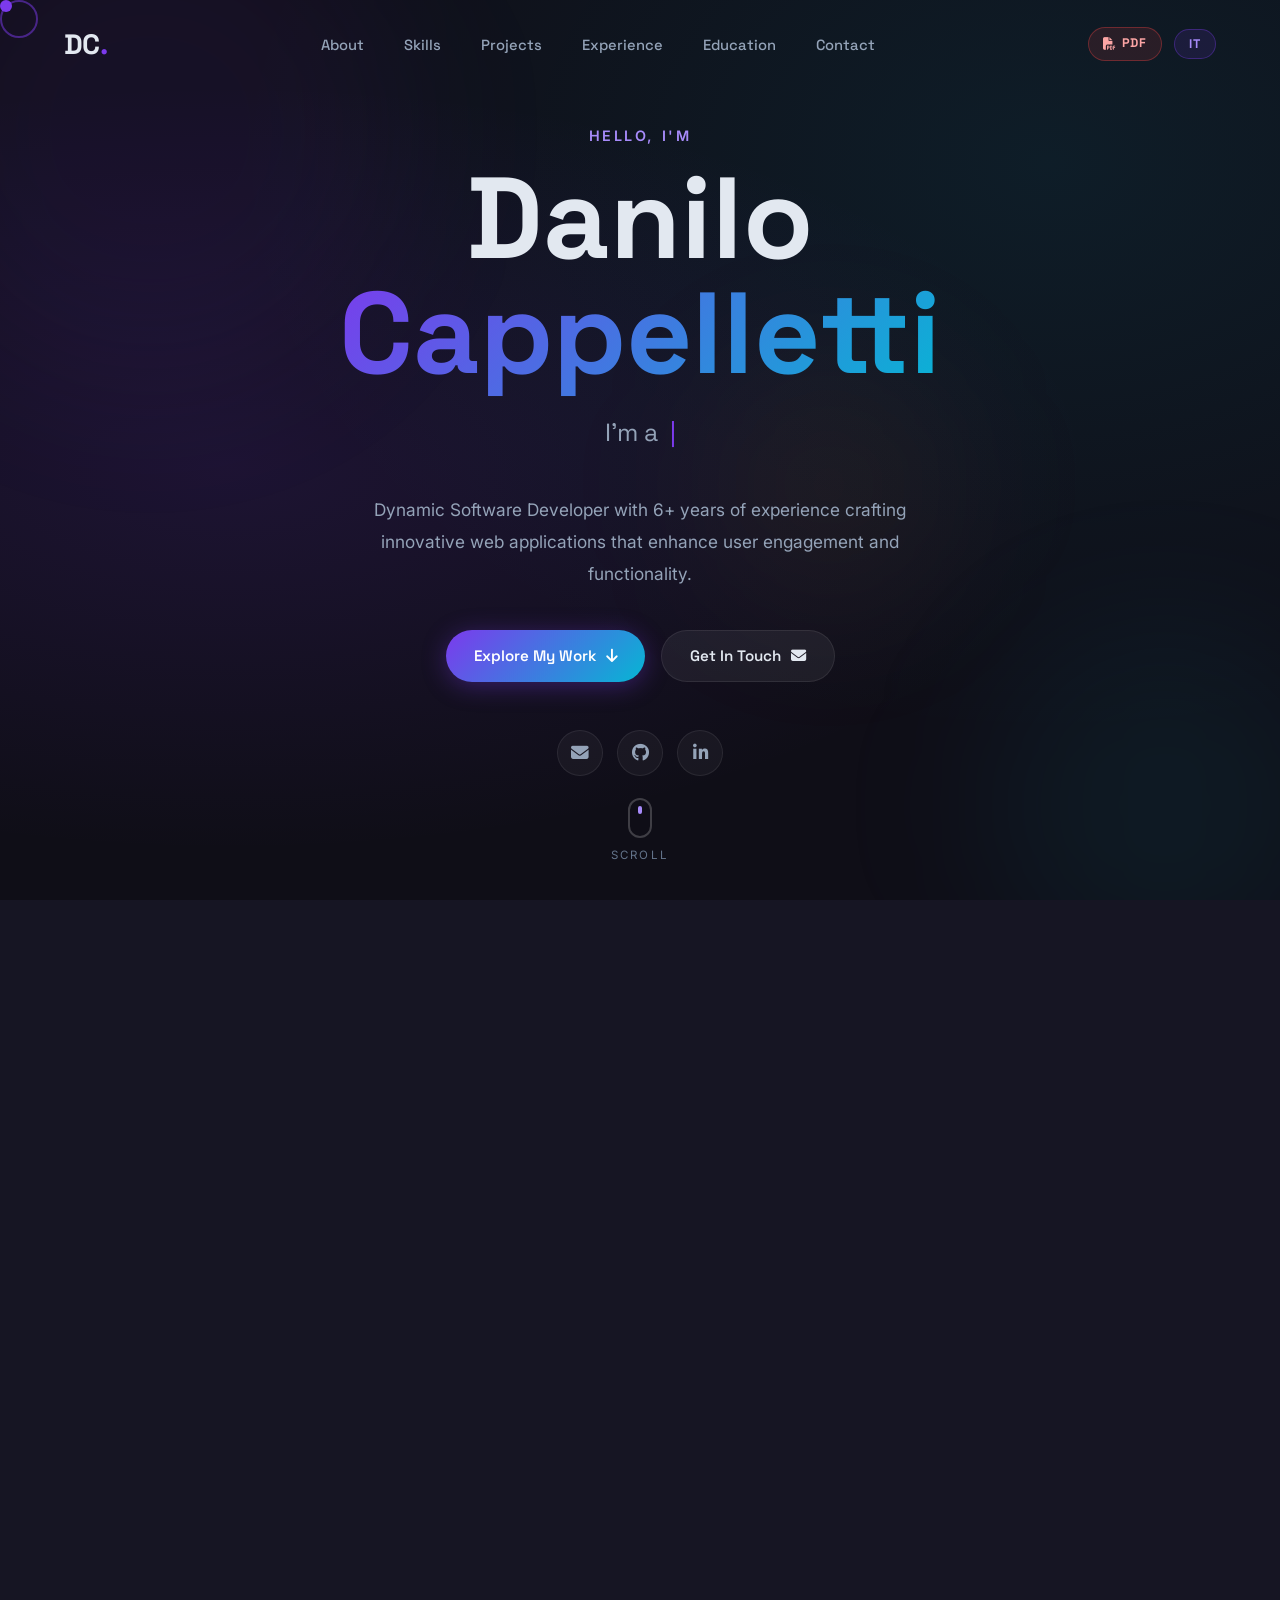
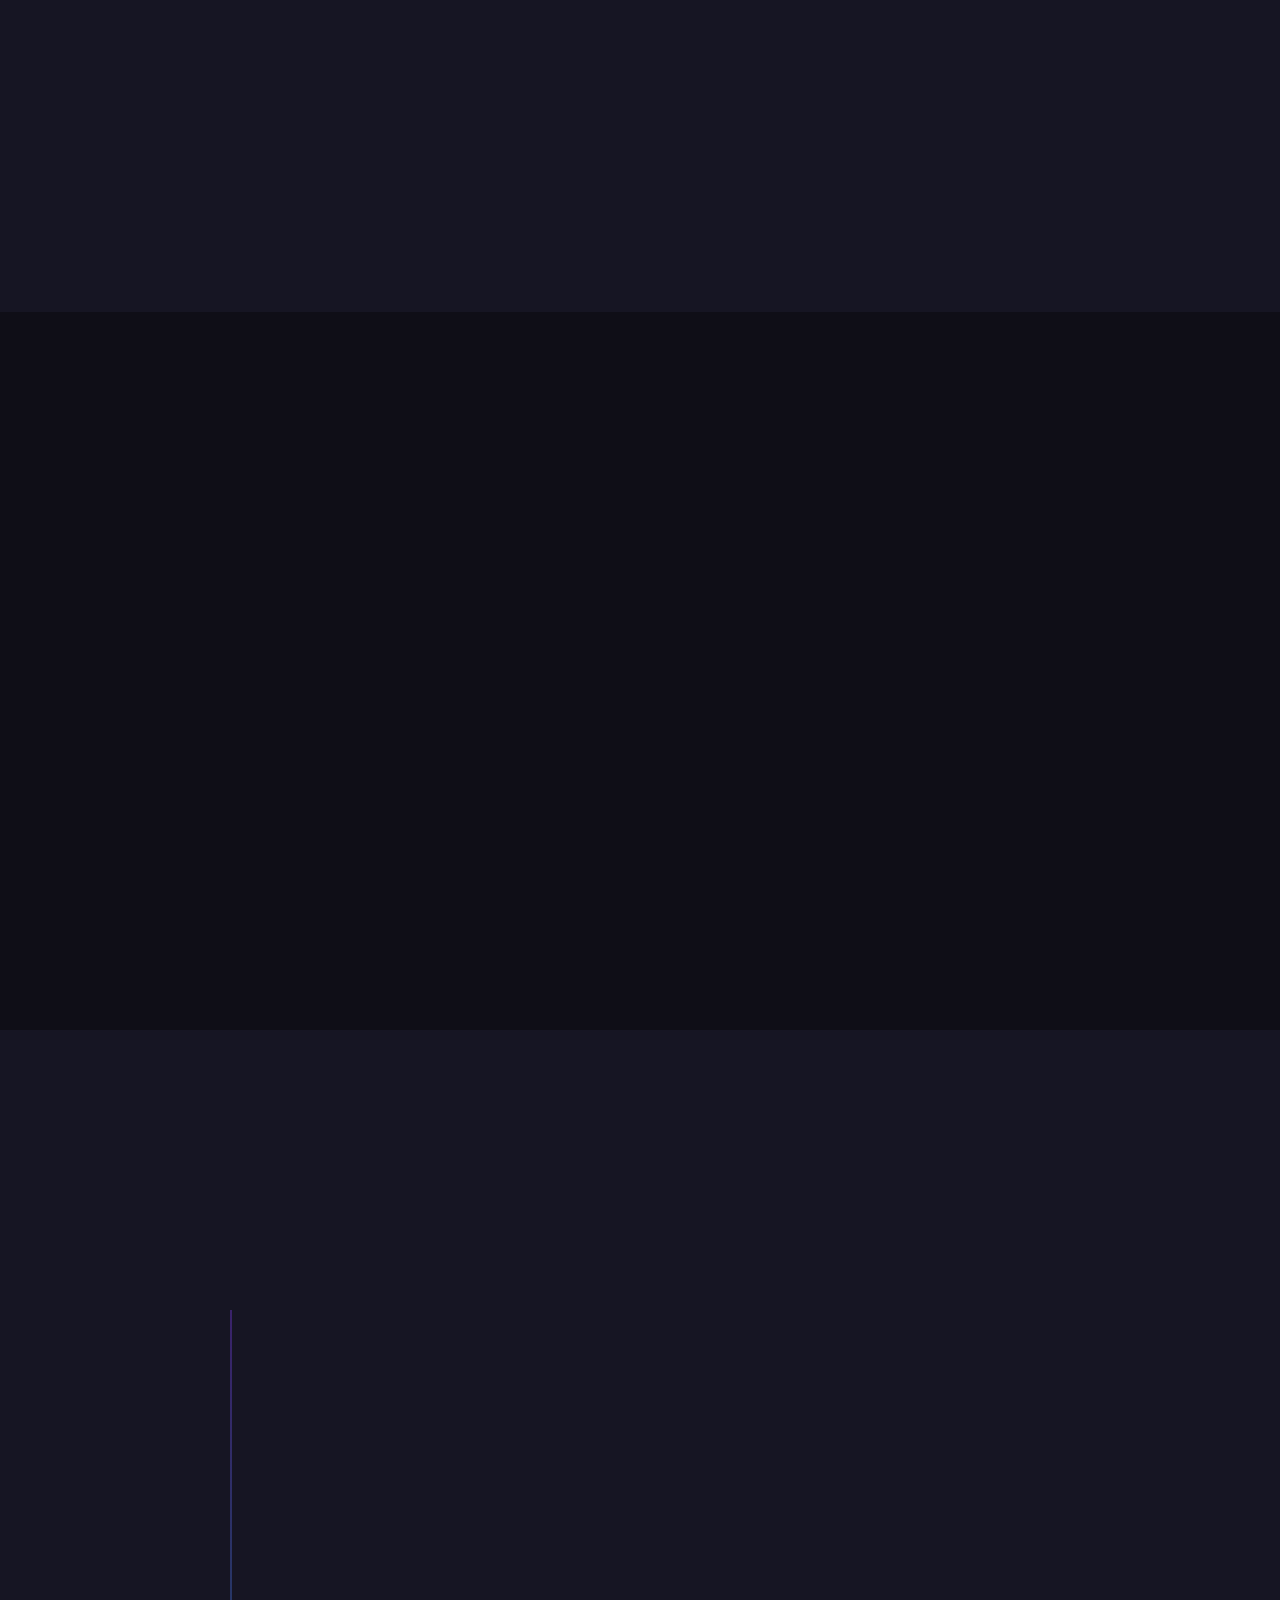
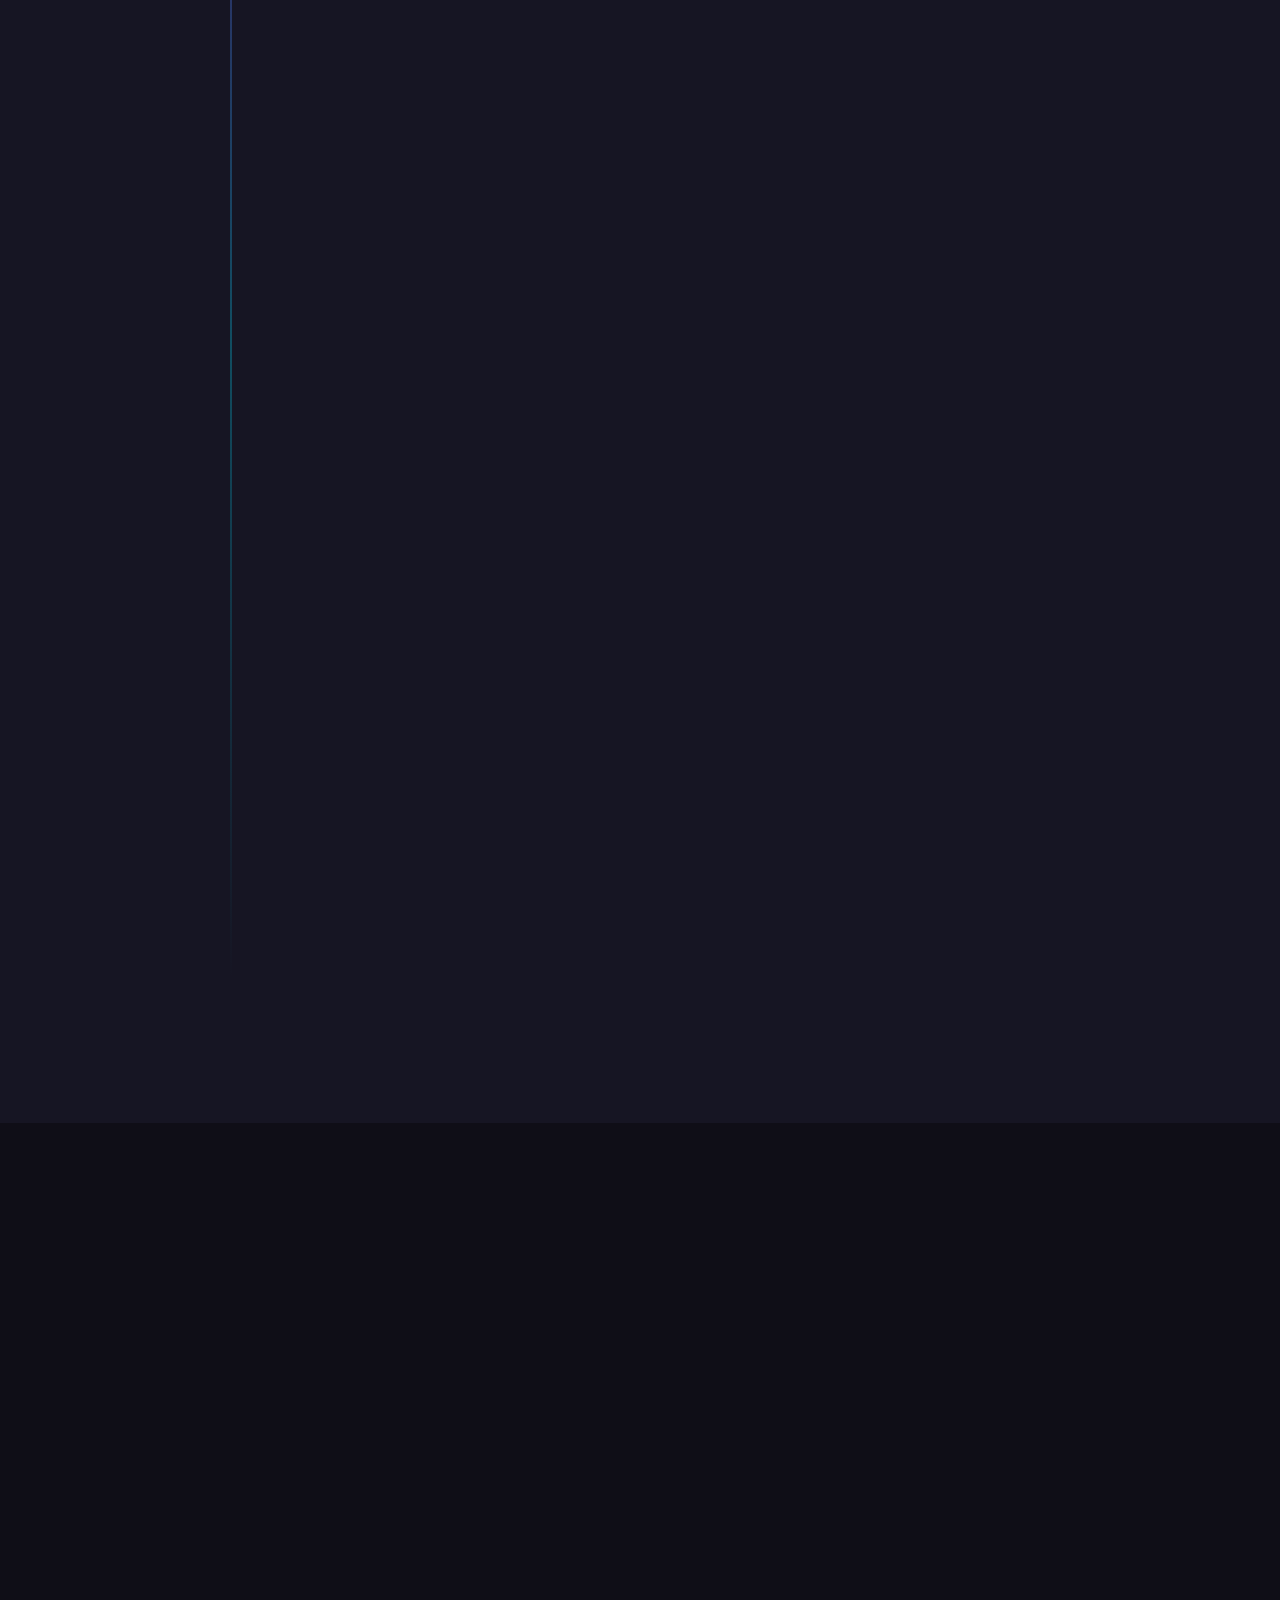
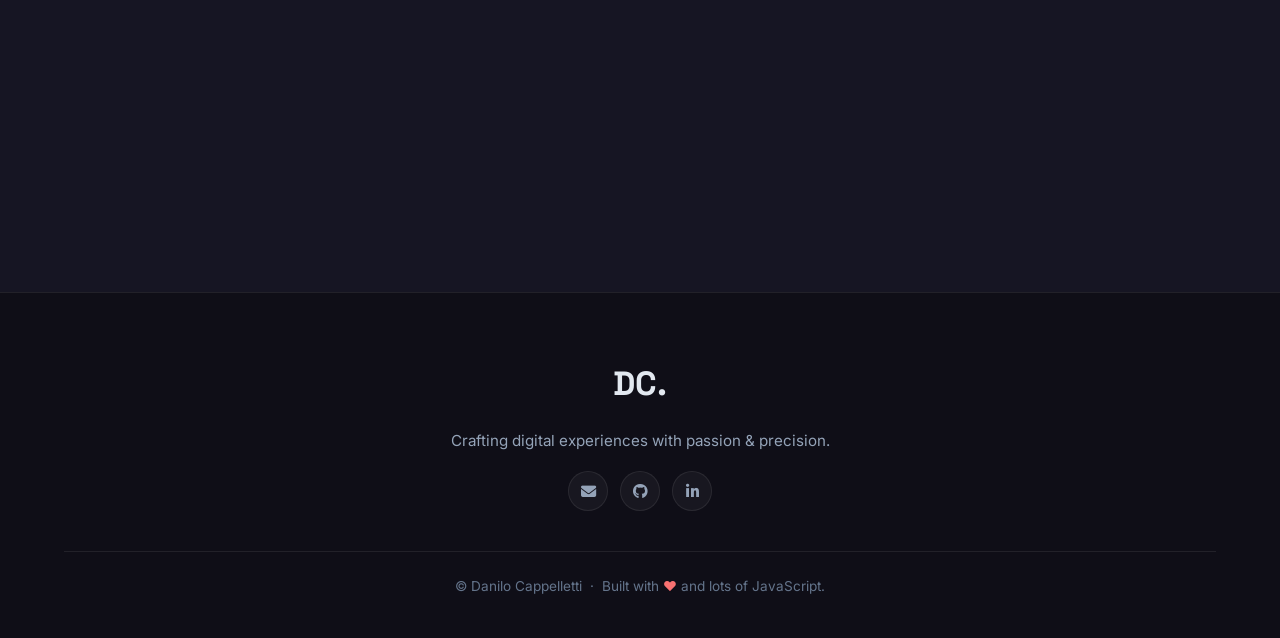
==== index.html @ e7982544 "Feat: added projects and demo pages" ====
<!DOCTYPE html>
<html lang="en">
<head>
  <meta charset="UTF-8" />
  <meta name="viewport" content="width=device-width, initial-scale=1.0" />

  <!-- Primary meta -->
  <title>Danilo Cappelletti | Software Developer</title>
  <meta name="description" content="Software Developer con 6+ anni di esperienza. Specializzato in React.js, Vue.js, Node.js e applicazioni web moderne. Basato a Pisa, Italia." />
  <meta name="author" content="Danilo Cappelletti" />
  <meta name="keywords" content="Danilo Cappelletti, Software Developer, React, Vue.js, JavaScript, Node.js, Portfolio, Pisa" />
  <link rel="canonical" href="https://danilocappelletti.github.io/personalPortfolio/" />

  <!-- Open Graph (WhatsApp, Facebook, LinkedIn, Telegram, email clients) -->
  <meta property="og:type"        content="website" />
  <meta property="og:url"         content="https://danilocappelletti.github.io/personalPortfolio/" />
  <meta property="og:title"       content="Danilo Cappelletti | Software Developer" />
  <meta property="og:description" content="Software Developer con 6+ anni di esperienza. Specializzato in React.js, Vue.js, Node.js e applicazioni web moderne." />
  <meta property="og:image"       content="https://danilocappelletti.github.io/personalPortfolio/assets/photo.jpg" />
  <meta property="og:image:alt"   content="Danilo Cappelletti – Software Developer" />
  <meta property="og:image:width" content="829" />
  <meta property="og:image:height" content="1172" />
  <meta property="og:locale"      content="it_IT" />
  <meta property="og:locale:alternate" content="en_GB" />
  <meta property="og:site_name"   content="Danilo Cappelletti Portfolio" />

  <!-- Twitter / X card -->
  <meta name="twitter:card"        content="summary" />
  <meta name="twitter:title"       content="Danilo Cappelletti | Software Developer" />
  <meta name="twitter:description" content="Software Developer con 6+ anni di esperienza. React.js, Vue.js, Node.js." />
  <meta name="twitter:image"       content="https://danilocappelletti.github.io/personalPortfolio/assets/photo.jpg" />
  <meta name="twitter:image:alt"   content="Danilo Cappelletti – Software Developer" />

  <!-- Mobile browser chrome color -->
  <meta name="theme-color" content="#0f0a1e" />

  <!-- Fonts -->
  <link rel="preconnect" href="https://fonts.googleapis.com" />
  <link rel="preconnect" href="https://fonts.gstatic.com" crossorigin />
  <link href="https://fonts.googleapis.com/css2?family=Space+Grotesk:wght@300;400;500;600;700&family=Inter:wght@300;400;500;600&display=swap" rel="stylesheet" />

  <!-- Icons -->
  <link rel="stylesheet" href="https://cdnjs.cloudflare.com/ajax/libs/font-awesome/6.5.0/css/all.min.css" />

  <!-- Styles -->
  <link rel="stylesheet" href="style.css" />
</head>
<body>

  <!-- Custom Cursor -->
  <div class="cursor" id="cursor"></div>
  <div class="cursor-follower" id="cursor-follower"></div>

  <!-- ─── NAVBAR ─────────────────────────────────────── -->
  <nav id="navbar" class="navbar">
    <div class="nav-container">
      <a href="#hero" class="nav-logo">DC<span class="dot">.</span></a>
      <ul class="nav-menu" id="nav-menu">
        <li><a href="#about"      class="nav-link" data-i18n="nav-about">About</a></li>
        <li><a href="#skills"     class="nav-link" data-i18n="nav-skills">Skills</a></li>
        <li><a href="#projects"   class="nav-link" data-i18n="nav-projects">Projects</a></li>
        <li><a href="#experience" class="nav-link" data-i18n="nav-experience">Experience</a></li>
        <li><a href="#education"  class="nav-link" data-i18n="nav-education">Education</a></li>
        <li><a href="#contact"    class="nav-link" data-i18n="nav-contact">Contact</a></li>
      </ul>
      <div class="nav-actions">
        <a class="pdf-btn" href="portfolio.pdf" download="Danilo_Cappelletti_Portfolio.pdf" aria-label="Download PDF">
          <i class="fas fa-file-pdf"></i><span>PDF</span>
        </a>
        <button class="lang-btn" id="lang-btn" aria-label="Switch language">IT</button>
        <div class="hamburger" id="hamburger">
          <span></span><span></span><span></span>
        </div>
      </div>
    </div>
  </nav>

  <!-- ─── HERO ───────────────────────────────────────── -->
  <section id="hero" class="hero">
    <canvas id="particles-canvas"></canvas>
    <div class="hero-bg-gradient"></div>
    <div class="orb orb-1"></div>
    <div class="orb orb-2"></div>
    <div class="orb orb-3"></div>

    <div class="hero-content">
      <p class="hero-greeting" data-i18n="hero-greeting">Hello, I'm</p>
      <h1 class="hero-name">Danilo<br /><span class="gradient-text">Cappelletti</span></h1>
      <div class="hero-title">
        <span class="title-static" data-i18n="hero-title-static">I'm a&nbsp;</span>
        <span class="typed-text" id="typed-text"></span>
        <span class="cursor-blink">|</span>
      </div>
      <p class="hero-description" data-i18n="hero-description">
        Dynamic Software Developer with 6+ years of experience crafting innovative web
        applications that enhance user engagement and functionality.
      </p>
      <div class="hero-cta">
        <a href="#about" class="btn btn-primary">
          <span data-i18n="hero-cta-explore">Explore My Work</span>
          <i class="fas fa-arrow-down"></i>
        </a>
        <a href="#contact" class="btn btn-glass">
          <span data-i18n="hero-cta-contact">Get In Touch</span>
          <i class="fas fa-envelope"></i>
        </a>
      </div>
      <div class="hero-socials">
        <a href="mailto:danilobcappelletti@gmail.com" class="social-icon" aria-label="Email">
          <i class="fas fa-envelope"></i>
        </a>
        <a href="https://github.com/danilocappelletti" class="social-icon" aria-label="GitHub" target="_blank" rel="noopener noreferrer">
          <i class="fab fa-github"></i>
        </a>
        <a href="https://it.linkedin.com/in/danilo-cappelletti-b9b3731a3" class="social-icon" aria-label="LinkedIn" target="_blank" rel="noopener noreferrer">
          <i class="fab fa-linkedin-in"></i>
        </a>
      </div>
    </div>

    <div class="scroll-indicator">
      <div class="mouse"><div class="wheel"></div></div>
      <p data-i18n="hero-scroll">Scroll</p>
    </div>
  </section>

  <!-- ─── ABOUT ──────────────────────────────────────── -->
  <section id="about" class="about section">
    <div class="container">
      <div class="section-header" data-aos="fade-up">
        <span class="section-tag" data-i18n="about-tag">Get to know me</span>
        <h2 class="section-title" data-i18n-html="about-title">About <span class="gradient-text">Me</span></h2>
      </div>
      <div class="about-grid">
        <div class="about-image-col" data-aos="fade-right">
          <div class="about-image-wrapper">
            <div class="about-image-bg"></div>
            <img src="assets/photo.jpg" alt="Danilo Cappelletti" class="about-photo" />
            <div class="about-badge">
              <span class="badge-number">6+</span>
              <span class="badge-text" data-i18n-html="about-badge-text">Years of<br />Experience</span>
            </div>
          </div>
        </div>

        <div class="about-content" data-aos="fade-left">
          <h3 data-i18n-html="about-heading">Software Developer based in <span class="gradient-text">Pisa, Italy</span></h3>
          <p class="about-bio" data-i18n="about-bio-1">
            Dynamic Software Developer with 6 years of experience, proficient in crafting innovative
            web applications that enhance user engagement and functionality. Expertise spans across
            HTML, CSS, and Javascript, complemented by a strong foundation in React.js and Node.js.
          </p>
          <p class="about-bio" data-i18n="about-bio-2">
            Adept at collaborating with cross-functional teams to deliver high-quality software
            solutions that meet evolving business needs. Passionate about leveraging technology to
            drive efficiency and improve user experiences. Committed to continuous learning and
            adapting to emerging technologies.
          </p>
          <div class="about-stats">
            <div class="stat">
              <span class="stat-number" data-target="6">0</span><span class="stat-number">+</span>
              <span class="stat-label" data-i18n="about-stat-years">Years Exp.</span>
            </div>
            <div class="stat">
              <span class="stat-number" data-target="4">0</span>
              <span class="stat-label" data-i18n="about-stat-companies">Companies</span>
            </div>
            <div class="stat">
              <span class="stat-number" data-target="8">0</span><span class="stat-number">+</span>
              <span class="stat-label" data-i18n="about-stat-tech">Technologies</span>
            </div>
          </div>
          <div class="about-details">
            <div class="detail-item">
              <i class="fas fa-map-marker-alt"></i>
              <span>Via di pratale 7, Pisa, Italy</span>
            </div>
            <div class="detail-item">
              <i class="fas fa-phone"></i>
              <span>+39 345 806 2933</span>
            </div>
            <div class="detail-item">
              <i class="fas fa-envelope"></i>
              <span>danilobcappelletti@gmail.com</span>
            </div>
          </div>
        </div>
      </div>
    </div>
  </section>

  <!-- ─── SKILLS ─────────────────────────────────────── -->
  <section id="skills" class="skills section">
    <div class="container">
      <div class="section-header" data-aos="fade-up">
        <span class="section-tag" data-i18n="skills-tag">What I know</span>
        <h2 class="section-title" data-i18n-html="skills-title">My <span class="gradient-text">Skills</span></h2>
      </div>
      <div class="skills-grid">

        <div class="skill-card" data-aos="fade-up" data-aos-delay="0">
          <div class="skill-icon html-icon"><i class="fab fa-html5"></i></div>
          <div class="skill-info">
            <div class="skill-top"><span class="skill-name">HTML5</span><span class="skill-pct">95%</span></div>
            <div class="skill-bar"><div class="skill-fill" data-width="95"></div></div>
          </div>
        </div>

        <div class="skill-card" data-aos="fade-up" data-aos-delay="60">
          <div class="skill-icon css-icon"><i class="fab fa-css3-alt"></i></div>
          <div class="skill-info">
            <div class="skill-top"><span class="skill-name">CSS3</span><span class="skill-pct">90%</span></div>
            <div class="skill-bar"><div class="skill-fill" data-width="90"></div></div>
          </div>
        </div>

        <div class="skill-card" data-aos="fade-up" data-aos-delay="120">
          <div class="skill-icon sass-icon"><i class="fab fa-sass"></i></div>
          <div class="skill-info">
            <div class="skill-top"><span class="skill-name">SCSS</span><span class="skill-pct">85%</span></div>
            <div class="skill-bar"><div class="skill-fill" data-width="85"></div></div>
          </div>
        </div>

        <div class="skill-card" data-aos="fade-up" data-aos-delay="180">
          <div class="skill-icon js-icon"><i class="fab fa-js"></i></div>
          <div class="skill-info">
            <div class="skill-top"><span class="skill-name">JavaScript</span><span class="skill-pct">90%</span></div>
            <div class="skill-bar"><div class="skill-fill" data-width="90"></div></div>
          </div>
        </div>

        <div class="skill-card" data-aos="fade-up" data-aos-delay="240">
          <div class="skill-icon react-icon"><i class="fab fa-react"></i></div>
          <div class="skill-info">
            <div class="skill-top"><span class="skill-name">React.js</span><span class="skill-pct">85%</span></div>
            <div class="skill-bar"><div class="skill-fill" data-width="85"></div></div>
          </div>
        </div>

        <div class="skill-card" data-aos="fade-up" data-aos-delay="300">
          <div class="skill-icon node-icon"><i class="fab fa-node-js"></i></div>
          <div class="skill-info">
            <div class="skill-top"><span class="skill-name">Node.js</span><span class="skill-pct">75%</span></div>
            <div class="skill-bar"><div class="skill-fill" data-width="75"></div></div>
          </div>
        </div>

        <div class="skill-card" data-aos="fade-up" data-aos-delay="360">
          <div class="skill-icon py-icon"><i class="fab fa-python"></i></div>
          <div class="skill-info">
            <div class="skill-top"><span class="skill-name">Python</span><span class="skill-pct">70%</span></div>
            <div class="skill-bar"><div class="skill-fill" data-width="70"></div></div>
          </div>
        </div>

        <div class="skill-card" data-aos="fade-up" data-aos-delay="420">
          <div class="skill-icon next-icon">
            <img src="https://images.icon-icons.com/2389/PNG/512/next_js_logo_icon_145038.png" alt="Next.js" class="skill-img-icon" />
          </div>
          <div class="skill-info">
            <div class="skill-top"><span class="skill-name">Next.js</span><span class="skill-pct">75%</span></div>
            <div class="skill-bar"><div class="skill-fill" data-width="75"></div></div>
          </div>
        </div>

        <div class="skill-card" data-aos="fade-up" data-aos-delay="480">
          <div class="skill-icon vue-icon"><i class="fab fa-vuejs"></i></div>
          <div class="skill-info">
            <div class="skill-top"><span class="skill-name">Vue.js</span><span class="skill-pct">85%</span></div>
            <div class="skill-bar"><div class="skill-fill" data-width="85"></div></div>
          </div>
        </div>

        <div class="skill-card" data-aos="fade-up" data-aos-delay="540">
          <div class="skill-icon docker-icon"><i class="fab fa-docker"></i></div>
          <div class="skill-info">
            <div class="skill-top"><span class="skill-name">Docker</span><span class="skill-pct">70%</span></div>
            <div class="skill-bar"><div class="skill-fill" data-width="70"></div></div>
          </div>
        </div>

      </div>
    </div>
  </section>

  <!-- ─── EXPERIENCE ─────────────────────────────────── -->
  <section id="experience" class="experience section">
    <div class="container">
      <div class="section-header" data-aos="fade-up">
        <span class="section-tag" data-i18n="exp-tag">Where I've worked</span>
        <h2 class="section-title" data-i18n-html="exp-title">Work <span class="gradient-text">Experience</span></h2>
      </div>

      <div class="timeline">
        <!-- Job 1 – current -->
        <div class="timeline-item" data-aos="fade-up">
          <div class="timeline-connector"></div>
          <div class="timeline-dot"></div>
          <div class="timeline-card">
            <div class="timeline-header">
              <div class="timeline-title-group">
                <h3 class="timeline-role">Software Developer</h3>
                <span class="timeline-company">Stetel Srl<span class="company-location"> · Livorno, Italy</span></span>
              </div>
              <span class="timeline-badge current"><i class="fas fa-circle pulse-dot"></i><span data-i18n="exp-current">Current</span></span>
            </div>
            <span class="timeline-date"><i class="fas fa-calendar-alt"></i>&nbsp;November 2025 – Present</span>
            <p class="timeline-desc" data-i18n="exp-job1-desc">
              Building modern web applications with a focus on Vue.js, delivering scalable and
              maintainable front-end solutions. Working with Docker for containerised development
              environments and collaborating with the team to ship high-quality features.
            </p>
            <div class="timeline-tags">
              <span class="tag">Vue.js</span>
              <span class="tag">JavaScript</span>
              <span class="tag">Docker</span>
              <span class="tag">REST APIs</span>
            </div>
          </div>
        </div>

        <!-- Job 2 -->
        <div class="timeline-item" data-aos="fade-up" data-aos-delay="80">
          <div class="timeline-connector"></div>
          <div class="timeline-dot"></div>
          <div class="timeline-card">
            <div class="timeline-header">
              <div class="timeline-title-group">
                <h3 class="timeline-role">Software Developer</h3>
                <span class="timeline-company">Apparound<span class="company-location"> · Pisa, Italy</span></span>
              </div>
            </div>
            <span class="timeline-date"><i class="fas fa-calendar-alt"></i>&nbsp;September 2022 – September 2025</span>
            <p class="timeline-desc" data-i18n="exp-job2-desc">
              Led development of enterprise-grade web applications, architecting scalable
              front-end solutions using React.js and Node.js. Collaborated with cross-functional teams
              to deliver high-quality software that meets evolving business requirements.
            </p>
            <div class="timeline-tags">
              <span class="tag">React.js</span>
              <span class="tag">Node.js</span>
              <span class="tag">JavaScript</span>
              <span class="tag">REST APIs</span>
            </div>
          </div>
        </div>

        <!-- Job 2 -->
        <div class="timeline-item" data-aos="fade-up" data-aos-delay="100">
          <div class="timeline-connector"></div>
          <div class="timeline-dot"></div>
          <div class="timeline-card">
            <div class="timeline-header">
              <div class="timeline-title-group">
                <h3 class="timeline-role">Web Developer</h3>
                <span class="timeline-company">Unikey Corporation<span class="company-location"> · Pisa, Italy</span></span>
              </div>
            </div>
            <span class="timeline-date"><i class="fas fa-calendar-alt"></i>&nbsp;September 2020 – September 2022</span>
            <p class="timeline-desc" data-i18n="exp-job3-desc">
              Built responsive web interfaces and full-stack applications, collaborating with product
              teams to translate design requirements into performant, accessible web experiences
              using modern web technologies.
            </p>
            <div class="timeline-tags">
              <span class="tag">HTML/CSS</span>
              <span class="tag">SCSS</span>
              <span class="tag">JavaScript</span>
              <span class="tag">React.js</span>
            </div>
          </div>
        </div>

        <!-- Job 3 -->
        <div class="timeline-item" data-aos="fade-up" data-aos-delay="200">
          <div class="timeline-connector"></div>
          <div class="timeline-dot"></div>
          <div class="timeline-card">
            <div class="timeline-header">
              <div class="timeline-title-group">
                <h3 class="timeline-role">Front End Developer</h3>
                <span class="timeline-company">JC Management<span class="company-location"> · Remote</span></span>
              </div>
            </div>
            <span class="timeline-date"><i class="fas fa-calendar-alt"></i>&nbsp;May 2021 – August 2022</span>
            <p class="timeline-desc" data-i18n="exp-job4-desc">
              Developed front-end components and interactive user interfaces for client projects.
              Focused on delivering pixel-perfect implementations and seamless user experiences
              across all devices and screen sizes.
            </p>
            <div class="timeline-tags">
              <span class="tag">HTML</span>
              <span class="tag">CSS</span>
              <span class="tag">JavaScript</span>
              <span class="tag">React.js</span>
            </div>
          </div>
        </div>
      </div>
    </div>
  </section>

  <!-- ─── PROJECTS ────────────────────────────────────── -->
  <section id="projects" class="projects section">
    <div class="container">
      <div class="section-header" data-aos="fade-up">
        <span class="section-tag" data-i18n="projects-tag">Featured Work</span>
        <h2 class="section-title" data-i18n-html="projects-title">Recent <span class="gradient-text">Projects</span></h2>
      </div>
      <div class="projects-grid">
        <!-- GymBuddy -->
        <div class="project-card" data-aos="fade-up">
          <div class="project-header">
            <div class="project-icon"><i class="fas fa-dumbbell"></i></div>
            <div class="project-links">
              <a href="https://github.com/danilocappelletti/GymBuddy" class="project-link" target="_blank" rel="noopener noreferrer" aria-label="GitHub"><i class="fab fa-github"></i></a>
            </div>
          </div>
          <h3 class="project-name">GymBuddy</h3>
          <p class="project-subtitle">Personal Next.js Test</p>
          <p class="project-description">Personal project testing Next.js + Prisma workflows. Booking platform with credit systems, instructor management, and advanced reporting for activities and classes.</p>
          <div class="project-tech">
            <span class="tech-tag">Next.js</span>
            <span class="tech-tag">TypeScript</span>
            <span class="tech-tag">Prisma</span>
            <span class="tech-tag">PostgreSQL</span>
            <span class="tech-tag">Stripe</span>
            <span class="tech-tag">Tailwind</span>
          </div>
        </div>

        <!-- TIFF Image Editor -->
        <div class="project-card" data-aos="fade-up" data-aos-delay="80">
          <div class="project-header">
            <div class="project-icon"><i class="fas fa-image"></i></div>
            <div class="project-links">
              <a href="tiff-demo.html" class="project-link" target="_blank" rel="noopener noreferrer" aria-label="View Demo"><i class="fas fa-play"></i></a>
            </div>
          </div>
          <div style="margin-bottom:12px;">
            <h3 class="project-name">TIFF Image Editor</h3>
            <p class="project-subtitle">Papyri Reconstruction Tool</p>
            <a href="https://research-and-innovation.ec.europa.eu/funding/funding-opportunities/seal-excellence_en" target="_blank" rel="noopener noreferrer" class="award-badge">
              <i class="fas fa-star"></i> Seal of Excellence
            </a>
          </div>
          <p class="project-description">Reconstructs burned and mistreated papyri using multi-image stitching and high-precision measurement tools. Won EU Seal of Excellence.</p>
          <div class="project-tech">
            <span class="tech-tag">Python</span>
            <span class="tech-tag">Pillow</span>
            <span class="tech-tag">Tkinter</span>
            <span class="tech-tag">PyInstaller</span>
          </div>
        </div>

        <!-- Sensor Monitor -->
        <div class="project-card" data-aos="fade-up" data-aos-delay="160">
          <div class="project-header">
            <div class="project-icon"><i class="fas fa-chart-line"></i></div>
            <div class="project-links">
              <a href="sensor-demo.html" class="project-link" target="_blank" rel="noopener noreferrer" aria-label="View Demo"><i class="fas fa-play"></i></a>
              <a href="https://github.com/danilocappelletti/sensor-monitor" class="project-link" target="_blank" rel="noopener noreferrer" aria-label="GitHub"><i class="fab fa-github"></i></a>
            </div>
          </div>
          <h3 class="project-name">Sensor Monitor</h3>
          <p class="project-subtitle">Real-Time Data Dashboard</p>
          <p class="project-description">Vue 3 + TypeScript dashboard for monitoring IoT sensor data with live charts, historical analytics, and responsive data tables.</p>
          <div class="project-tech">
            <span class="tech-tag">Vue 3</span>
            <span class="tech-tag">TypeScript</span>
            <span class="tech-tag">Chart.js</span>
            <span class="tech-tag">Tailwind</span>
          </div>
        </div>
      </div>
    </div>
  </section>

  <!-- ─── EDUCATION ──────────────────────────────────── -->
  <section id="education" class="education section">
    <div class="container">
      <div class="section-header" data-aos="fade-up">
        <span class="section-tag" data-i18n="edu-tag">My background</span>
        <h2 class="section-title" data-i18n="edu-title">Education</h2>
      </div>
      <div class="edu-grid">
        <div class="education-card" data-aos="fade-up">
          <div class="edu-icon"><i class="fas fa-graduation-cap"></i></div>
          <div class="edu-info">
            <h3 data-i18n="edu-diploma">High School Diploma</h3>
            <span class="edu-school">I.S.I.S. "Zuccarelli" &nbsp;·&nbsp; Manciano, Italy</span>
            <div class="edu-grade">
              <span class="grade-label" data-i18n="edu-grade-label">Final Grade</span>
              <span class="grade-value">98 / 100</span>
            </div>
          </div>
          <div class="edu-decoration"></div>
        </div>

        <div class="languages-card" data-aos="fade-up" data-aos-delay="100">
          <div class="lang-card-header">
            <div class="edu-icon lang-icon"><i class="fas fa-language"></i></div>
            <div>
              <h3 data-i18n="edu-lang-title">Languages</h3>
              <span class="edu-school" data-i18n="edu-lang-subtitle">Spoken &amp; Written</span>
            </div>
          </div>
          <ul class="lang-list">
            <li class="lang-item">
              <span class="lang-flag">🇮🇹</span>
              <span class="lang-name" data-i18n="edu-lang-it-name">Italian</span>
              <span class="lang-level level-native" data-i18n="edu-lang-it-level">Native</span>
            </li>
            <li class="lang-item">
              <span class="lang-flag">🇬🇧</span>
              <span class="lang-name" data-i18n="edu-lang-en-name">English</span>
              <span class="lang-level level-professional" data-i18n="edu-lang-en-level">Professional</span>
            </li>
            <li class="lang-item">
              <span class="lang-flag">🇵🇱</span>
              <span class="lang-name" data-i18n="edu-lang-pl-name">Polish</span>
              <span class="lang-level level-conversational" data-i18n="edu-lang-pl-level">Conversational</span>
            </li>
          </ul>
          <div class="edu-decoration"></div>
        </div>
      </div>
    </div>
  </section>

  <!-- ─── CONTACT ────────────────────────────────────── -->
  <section id="contact" class="contact section">
    <div class="container">
      <div class="section-header" data-aos="fade-up">
        <span class="section-tag" data-i18n="contact-tag">Let's talk</span>
        <h2 class="section-title" data-i18n-html="contact-title">Get In <span class="gradient-text">Touch</span></h2>
        <p class="section-subtitle" data-i18n="contact-subtitle">Have a project in mind? I'd love to hear about it. Send me a message and let's make it happen.</p>
      </div>

      <div class="contact-centered" data-aos="fade-up">
        <div class="contact-item">
          <div class="contact-icon"><i class="fas fa-envelope"></i></div>
          <div class="contact-text">
            <span class="contact-label" data-i18n="contact-email-label">Email</span>
            <a href="mailto:danilobcappelletti@gmail.com" class="contact-value">danilobcappelletti@gmail.com</a>
          </div>
        </div>
        <div class="contact-item">
          <div class="contact-icon"><i class="fas fa-phone"></i></div>
          <div class="contact-text">
            <span class="contact-label" data-i18n="contact-phone-label">Phone</span>
            <a href="tel:+393458062933" class="contact-value">+39 345 806 2933</a>
          </div>
        </div>
        <div class="contact-item">
          <div class="contact-icon"><i class="fas fa-map-marker-alt"></i></div>
          <div class="contact-text">
            <span class="contact-label" data-i18n="contact-location-label">Location</span>
            <span class="contact-value">Pisa, Italy</span>
          </div>
        </div>
        <div class="contact-socials">
          <a href="mailto:danilobcappelletti@gmail.com" class="contact-social-link" aria-label="Email"><i class="fas fa-envelope"></i></a>
          <a href="https://github.com/danilocappelletti" class="contact-social-link" target="_blank" rel="noopener noreferrer" aria-label="GitHub"><i class="fab fa-github"></i></a>
          <a href="https://it.linkedin.com/in/danilo-cappelletti-b9b3731a3" class="contact-social-link" target="_blank" rel="noopener noreferrer" aria-label="LinkedIn"><i class="fab fa-linkedin-in"></i></a>
        </div>
      </div>
    </div>
  </section>

  <!-- ─── FOOTER ─────────────────────────────────────── -->
  <footer class="footer">
    <div class="container">
      <div class="footer-top">
        <a href="#hero" class="footer-logo">DC<span class="dot">.</span></a>
        <p class="footer-tagline" data-i18n="footer-tagline">Crafting digital experiences with passion &amp; precision.</p>
        <div class="footer-socials">
          <a href="mailto:danilobcappelletti@gmail.com" aria-label="Email"><i class="fas fa-envelope"></i></a>
          <a href="https://github.com/danilocappelletti" target="_blank" rel="noopener noreferrer" aria-label="GitHub"><i class="fab fa-github"></i></a>
          <a href="https://it.linkedin.com/in/danilo-cappelletti-b9b3731a3" target="_blank" rel="noopener noreferrer" aria-label="LinkedIn"><i class="fab fa-linkedin-in"></i></a>
        </div>
      </div>
      <div class="footer-bottom">
        <p data-i18n-html="footer-copyright">© <span id="footer-year"></span> Danilo Cappelletti &nbsp;·&nbsp; Built with <span class="heart">♥</span> and lots of JavaScript.</p>
      </div>
    </div>
  </footer>

  <script src="script.js"></script>
</body>
</html>
---- style.css ----
/* ============================================================
   CSS CUSTOM PROPERTIES
   ============================================================ */
:root {
  --primary:        #7c3aed;
  --primary-light:  #a78bfa;
  --primary-dark:   #5b21b6;
  --secondary:      #06b6d4;
  --accent:         #f59e0b;
  --green:          #10b981;

  --bg:       #0f0e17;
  --bg-2:     #161523;
  --bg-3:     #1e1c2e;
  --card:     rgba(255,255,255,0.04);
  --card-h:   rgba(255,255,255,0.08);
  --border:   rgba(255,255,255,0.08);
  --border-h: rgba(124,58,237,0.45);

  --text:       #e2e8f0;
  --text-muted: #94a3b8;
  --text-dim:   #64748b;

  --radius:    16px;
  --radius-sm:  8px;
  --radius-lg: 24px;

  --shadow:      0 4px 24px rgba(0,0,0,0.35);
  --glow:        0 0 40px rgba(124,58,237,0.22);
  --glow-strong: 0 0 60px rgba(124,58,237,0.35);

  --ease: cubic-bezier(0.4,0,0.2,1);
  --t: 0.3s;

  --font-h: 'Space Grotesk', sans-serif;
  --font-b: 'Inter', sans-serif;
}

/* ============================================================
   RESET & BASE
   ============================================================ */
*, *::before, *::after { margin:0; padding:0; box-sizing:border-box; }

html { scroll-behavior: smooth; font-size: 16px; }

body {
  font-family: var(--font-b);
  background: var(--bg);
  color: var(--text);
  line-height: 1.6;
  overflow-x: hidden;
  cursor: none;
}

a  { color: inherit; text-decoration: none; }
img { max-width:100%; display:block; }
ul  { list-style: none; }

::selection { background: rgba(124,58,237,0.35); }

/* ============================================================
   SCROLLBAR
   ============================================================ */
::-webkit-scrollbar              { width:6px; }
::-webkit-scrollbar-track        { background: var(--bg); }
::-webkit-scrollbar-thumb        { background: var(--primary); border-radius:3px; }
::-webkit-scrollbar-thumb:hover  { background: var(--primary-light); }

/* ============================================================
   CUSTOM CURSOR
   ============================================================ */
.cursor {
  width:12px; height:12px;
  background: var(--primary);
  border-radius:50%;
  position:fixed; top:0; left:0;
  pointer-events:none; z-index:9999;
  transition: opacity 0.15s ease;
}
.cursor-follower {
  width:38px; height:38px;
  border:2px solid rgba(124,58,237,0.5);
  border-radius:50%;
  position:fixed; top:0; left:0;
  pointer-events:none; z-index:9998;
  transition: opacity 0.2s ease;
}

/* ============================================================
   UTILITIES
   ============================================================ */
.container {
  max-width:1200px;
  margin:0 auto;
  padding:0 24px;
}
.section { padding:108px 0; }

.gradient-text {
  background: linear-gradient(135deg, var(--primary), var(--secondary));
  -webkit-background-clip:text;
  -webkit-text-fill-color:transparent;
  background-clip:text;
}

/* Section header */
.section-header { text-align:center; margin-bottom:68px; }

.section-tag {
  display:inline-block;
  font-size:.8rem; font-weight:600;
  letter-spacing:.12em; text-transform:uppercase;
  color: var(--primary-light);
  background: rgba(124,58,237,.1);
  border: 1px solid rgba(124,58,237,.3);
  padding:6px 16px; border-radius:100px;
  margin-bottom:14px;
}

.section-title {
  font-family: var(--font-h);
  font-size: clamp(2rem,4vw,2.9rem);
  font-weight:700; line-height:1.2;
  margin-bottom:14px;
}

.section-subtitle {
  color:var(--text-muted);
  font-size:1.05rem;
  max-width:540px; margin:0 auto;
}

/* Buttons */
.btn {
  display:inline-flex; align-items:center; gap:10px;
  padding:13px 28px;
  border-radius:100px;
  font-family:var(--font-h); font-size:.95rem; font-weight:600;
  border:none; cursor:pointer;
  text-decoration:none;
  position:relative; overflow:hidden;
  transition: transform var(--t) var(--ease),
              box-shadow var(--t) var(--ease),
              background var(--t);
}
.btn::after {
  content:''; position:absolute; inset:0;
  background:rgba(255,255,255,.1);
  opacity:0; transition:opacity .3s;
}
.btn:hover::after { opacity:1; }

.btn-primary {
  background: linear-gradient(135deg, var(--primary), var(--secondary));
  color:#fff;
  box-shadow: 0 4px 24px rgba(124,58,237,.35);
}
.btn-primary:hover {
  transform:translateY(-2px);
  box-shadow: 0 10px 36px rgba(124,58,237,.55);
}
.btn-glass {
  background: rgba(255,255,255,.06);
  color: var(--text);
  backdrop-filter:blur(12px);
  border:1px solid var(--border);
}
.btn-glass:hover {
  background:rgba(255,255,255,.1);
  border-color:var(--primary);
  transform:translateY(-2px);
}
.btn-full { width:100%; justify-content:center; }

/* ============================================================
   NAVBAR
   ============================================================ */
.navbar {
  position:fixed; top:0; left:0; right:0;
  z-index:1000; padding:22px 0;
  transition: padding var(--t) var(--ease),
              background var(--t),
              border-color var(--t);
}
.navbar.scrolled {
  background:rgba(15,14,23,.88);
  backdrop-filter:blur(24px);
  padding:12px 0;
  border-bottom:1px solid var(--border);
}
.nav-container {
  max-width:1200px; margin:0 auto; padding:0 24px;
  display:flex; align-items:center; justify-content:space-between;
  flex-wrap:nowrap; gap:12px;
}
.nav-actions {
  display:flex; align-items:center; gap:12px;
}
.nav-logo {
  font-family:var(--font-h);
  font-size:1.75rem; font-weight:700;
  letter-spacing:-.02em;
}
.nav-logo .dot { color:var(--primary); }

.nav-menu { display:flex; gap:40px; align-items:center; }

.nav-link {
  font-family:var(--font-h);
  font-size:.92rem; font-weight:500;
  color:var(--text-muted);
  transition:color var(--t);
  position:relative;
}
.nav-link::after {
  content:''; position:absolute;
  bottom:-4px; left:0;
  width:0; height:2px;
  background:linear-gradient(90deg, var(--primary), var(--secondary));
  transition:width var(--t) var(--ease);
}
.nav-link:hover, .nav-link.active { color:var(--text); }
.nav-link:hover::after, .nav-link.active::after { width:100%; }

.pdf-btn {
  display:flex; align-items:center; gap:6px;
  font-family:var(--font-h); font-size:.78rem; font-weight:700;
  letter-spacing:.05em;
  padding:6px 14px; border-radius:100px;
  background:rgba(239,68,68,.12);
  border:1px solid rgba(239,68,68,.35);
  color:#fca5a5;
  cursor:pointer;
  text-decoration:none;
  transition: background var(--t), border-color var(--t),
              color var(--t), transform var(--t);
}
.pdf-btn:hover {
  background:#ef4444; border-color:#ef4444;
  color:#fff; transform:translateY(-1px);
}
.lang-btn {
  font-family:var(--font-h); font-size:.78rem; font-weight:700;
  letter-spacing:.1em;
  padding:6px 14px; border-radius:100px;
  background:rgba(124,58,237,.12);
  border:1px solid rgba(124,58,237,.35);
  color:var(--primary-light);
  cursor:pointer;
  transition: background var(--t), border-color var(--t),
              color var(--t), transform var(--t);
}
.lang-btn:hover {
  background:var(--primary); border-color:var(--primary);
  color:#fff; transform:translateY(-1px);
}

.hamburger {
  display:none; flex-direction:column; gap:5px;
  cursor:pointer; padding:5px; z-index:100;
}
.hamburger span {
  display:block; width:24px; height:2px;
  background:var(--text);
  transition:var(--t) var(--ease);
  transform-origin:center;
}
.hamburger.open span:nth-child(1) { transform:translateY(7px) rotate(45deg); }
.hamburger.open span:nth-child(2) { opacity:0; }
.hamburger.open span:nth-child(3) { transform:translateY(-7px) rotate(-45deg); }

/* ============================================================
   HERO
   ============================================================ */
.hero {
  position:relative; min-height:100vh;
  display:flex; align-items:center; justify-content:center;
  overflow:hidden; background:var(--bg);
}

#particles-canvas {
  position:absolute; inset:0; z-index:0;
}

.hero-bg-gradient {
  position:absolute; inset:0;
  background:
    radial-gradient(ellipse at 18% 52%, rgba(124,58,237,.13) 0%, transparent 58%),
    radial-gradient(ellipse at 82% 18%, rgba(6,182,212,.09)  0%, transparent 55%);
  z-index:1; pointer-events:none;
}

/* Floating orbs */
.orb {
  position:absolute; border-radius:50%;
  filter:blur(80px); pointer-events:none; z-index:1;
  animation: drift 18s ease-in-out infinite alternate;
}
.orb-1 {
  width:500px; height:500px;
  background:rgba(124,58,237,.07);
  top:-120px; left:-100px;
  animation-duration:20s;
}
.orb-2 {
  width:350px; height:350px;
  background:rgba(6,182,212,.07);
  bottom:-80px; right:-60px;
  animation-duration:16s; animation-delay:-8s;
}
.orb-3 {
  width:250px; height:250px;
  background:rgba(245,158,11,.05);
  top:40%; left:55%;
  animation-duration:24s; animation-delay:-4s;
}

.hero-content {
  position:relative; z-index:2;
  text-align:center; padding:0 24px;
  max-width:920px;
}

.hero-greeting {
  font-size:.9rem; font-weight:600;
  letter-spacing:.18em; text-transform:uppercase;
  color:var(--primary-light);
  margin-bottom:14px;
  opacity:0; animation:fadeSlideUp .8s ease .15s forwards;
}

.hero-name {
  font-family:var(--font-h);
  font-size:clamp(3.5rem, 9vw, 7.5rem);
  font-weight:700; line-height:1.0;
  margin-bottom:22px;
  opacity:0; animation:fadeSlideUp .9s ease .35s forwards;
}

.hero-title {
  font-family:var(--font-h);
  font-size:clamp(1.15rem, 2.8vw, 1.55rem);
  color:var(--text-muted);
  margin-bottom:26px; min-height:2.2em;
  opacity:0; animation:fadeSlideUp .8s ease .55s forwards;
}
.typed-text   { color:var(--primary-light); font-weight:600; }
.cursor-blink { color:var(--primary); animation:blink 1s step-end infinite; }

.hero-description {
  font-size:1.08rem; color:var(--text-muted);
  max-width:580px; margin:0 auto 40px;
  line-height:1.85;
  opacity:0; animation:fadeSlideUp .8s ease .75s forwards;
}

.hero-cta {
  display:flex; gap:16px; justify-content:center;
  flex-wrap:wrap; margin-bottom:48px;
  opacity:0; animation:fadeSlideUp .8s ease .95s forwards;
}

.hero-socials {
  display:flex; gap:14px; justify-content:center;
  opacity:0; animation:fadeSlideUp .8s ease 1.15s forwards;
}

.social-icon {
  width:46px; height:46px; border-radius:50%;
  background:var(--card); border:1px solid var(--border);
  display:flex; align-items:center; justify-content:center;
  color:var(--text-muted); font-size:1.1rem;
  transition: background var(--t), border-color var(--t),
              color var(--t), transform var(--t), box-shadow var(--t);
}
.social-icon:hover {
  background:var(--primary); border-color:var(--primary);
  color:#fff; transform:translateY(-4px);
  box-shadow:0 8px 24px rgba(124,58,237,.45);
}

/* Scroll indicator */
.scroll-indicator {
  position:absolute; bottom:36px; left:0; right:0;
  display:flex; flex-direction:column; align-items:center; gap:8px;
  z-index:2; pointer-events:none;
  opacity:0; animation:fadeSlideUp .8s ease 1.35s forwards;
}
.mouse {
  width:24px; height:40px;
  border:2px solid rgba(255,255,255,.2);
  border-radius:14px;
  display:flex; justify-content:center; padding:6px 0;
}
.wheel {
  width:4px; height:8px;
  background:var(--primary-light); border-radius:2px;
  animation:wheelScroll 2.2s ease-in-out infinite;
}
.scroll-indicator p {
  font-size:.72rem; text-transform:uppercase;
  letter-spacing:.18em; color:var(--text-dim);
}

/* ============================================================
   ABOUT
   ============================================================ */
.about { background:var(--bg-2); }

.about-grid {
  display:grid; grid-template-columns:1fr 1.45fr;
  gap:80px; align-items:center;
}

.about-image-wrapper {
  position:relative; display:flex; justify-content:center;
}
.about-image-bg {
  position:absolute; top:-24px; left:-24px; right:-24px; bottom:-24px;
  background:linear-gradient(135deg, rgba(124,58,237,.13), rgba(6,182,212,.08));
  border-radius:var(--radius-lg); z-index:0;
}
.about-photo {
  position:relative; z-index:1;
  width:100%; max-width:380px;
  border-radius:var(--radius-lg);
  object-fit:cover; object-position:top center;
  aspect-ratio:3/4;
  border:2px solid var(--border);
  filter:grayscale(15%) contrast(1.05);
  transition:filter var(--t);
  box-shadow: 0 24px 64px rgba(0,0,0,.5);
}
.about-photo:hover { filter:grayscale(0%) contrast(1); }

.about-badge {
  position:absolute; bottom:-24px; right:-24px; z-index:2;
  background:linear-gradient(135deg, var(--primary), var(--secondary));
  color:#fff; border-radius:var(--radius);
  padding:16px 22px; text-align:center;
  box-shadow:0 8px 32px rgba(124,58,237,.45);
}
.badge-number { display:block; font-family:var(--font-h); font-size:2.2rem; font-weight:700; line-height:1; }
.badge-text   { font-size:.68rem; text-transform:uppercase; letter-spacing:.08em; opacity:.92; }

.about-content h3 {
  font-family:var(--font-h);
  font-size:1.8rem; font-weight:600;
  margin-bottom:20px; line-height:1.3;
}
.about-bio { color:var(--text-muted); margin-bottom:16px; line-height:1.85; }

.about-stats {
  display:flex; gap:0;
  margin:32px 0;
  background:var(--card);
  border:1px solid var(--border);
  border-radius:var(--radius);
  overflow:hidden;
}
.stat {
  flex:1; text-align:center;
  padding:20px 12px;
  border-right:1px solid var(--border);
}
.stat:last-child { border-right:none; }

.stat-number {
  display:inline;
  font-family:var(--font-h); font-size:2.2rem; font-weight:700;
  background:linear-gradient(135deg, var(--primary), var(--secondary));
  -webkit-background-clip:text; -webkit-text-fill-color:transparent; background-clip:text;
}
.stat-label {
  display:block; font-size:.75rem; color:var(--text-dim);
  text-transform:uppercase; letter-spacing:.08em;
  margin-top:4px;
}

.about-details { display:flex; flex-direction:column; gap:12px; margin-bottom:32px; }
.detail-item {
  display:flex; align-items:center; gap:12px;
  color:var(--text-muted); font-size:.94rem;
}
.detail-item i { color:var(--primary-light); width:18px; text-align:center; }

/* ============================================================
   SKILLS
   ============================================================ */
.skills { background:var(--bg); }

.skills-grid {
  display:grid;
  grid-template-columns:repeat(auto-fit, minmax(260px,1fr));
  gap:18px;
}

.skill-card {
  display:flex; align-items:center; gap:20px;
  padding:24px;
  background:var(--card);
  border:1px solid var(--border);
  border-radius:var(--radius);
  position:relative; overflow:hidden;
  transition: background var(--t), border-color var(--t),
              transform var(--t), box-shadow var(--t);
}
.skill-card::before {
  content:''; position:absolute; top:0; left:0; right:0; height:2px;
  background:linear-gradient(90deg, var(--primary), var(--secondary));
  opacity:0; transition:opacity var(--t);
}
.skill-card:hover {
  background:var(--card-h); border-color:var(--border-h);
  transform:translateY(-5px); box-shadow:var(--glow);
}
.skill-card:hover::before { opacity:1; }

.skill-icon {
  font-size:2rem; min-width:48px; height:48px;
  display:flex; align-items:center; justify-content:center;
  border-radius:var(--radius-sm); flex-shrink:0;
}
.skill-icon svg { width:30px; height:30px; }

.html-icon { color:#e44d26; }
.css-icon  { color:#1572b6; }
.sass-icon { color:#cd669a; }
.js-icon   { color:#f7df1e; }
.react-icon{ color:#61dafb; }
.node-icon { color:#6cc24a; }
.py-icon   { color:#4584b6; }
.next-icon   { color:var(--text-muted); }
.skill-img-icon {
  width:1.9rem; height:1.9rem;
  object-fit:contain;
  filter:invert(1) brightness(0.85);
}
.vue-icon    { color:#42b883; }
.docker-icon { color:#2496ed; }

.skill-info { flex:1; }
.skill-top  { display:flex; justify-content:space-between; align-items:center; margin-bottom:10px; }
.skill-name { font-family:var(--font-h); font-weight:600; font-size:.98rem; }
.skill-pct  { font-size:.82rem; color:var(--primary-light); font-weight:600; }

.skill-bar {
  height:6px; background:rgba(255,255,255,.06);
  border-radius:3px; overflow:hidden;
}
.skill-fill {
  height:100%;
  background:linear-gradient(90deg, var(--primary), var(--secondary));
  border-radius:3px; width:0%;
  transition:width 1.3s cubic-bezier(.4,0,.2,1);
}

/* ============================================================
   EXPERIENCE
   ============================================================ */
.experience { background:var(--bg-2); }

.timeline {
  position:relative; max-width:860px; margin:0 auto;
}
.timeline::before {
  content:''; position:absolute;
  left:20px; top:0; bottom:0; width:2px;
  background:linear-gradient(to bottom, var(--primary), var(--secondary), transparent);
  opacity:.35;
}

.timeline-item {
  position:relative; padding-left:64px; margin-bottom:36px;
}
.timeline-dot {
  position:absolute; left:12px; top:22px;
  width:18px; height:18px; border-radius:50%;
  background:var(--primary);
  border:3px solid var(--bg-2);
  box-shadow:0 0 0 3px rgba(124,58,237,.3);
  z-index:1;
  transition:box-shadow .3s;
}
.timeline-item:hover .timeline-dot {
  box-shadow:0 0 0 6px rgba(124,58,237,.2);
}

.timeline-card {
  background:var(--card);
  border:1px solid var(--border);
  border-radius:var(--radius);
  padding:28px;
  position:relative; overflow:hidden;
  transition: background var(--t), border-color var(--t),
              transform var(--t), box-shadow var(--t);
}
.timeline-card::before {
  content:''; position:absolute;
  left:0; top:0; bottom:0; width:3px;
  background:linear-gradient(to bottom, var(--primary), var(--secondary));
  opacity:0; transition:opacity var(--t);
}
.timeline-card:hover {
  background:var(--card-h); border-color:var(--border-h);
  transform:translateX(5px); box-shadow:var(--glow);
}
.timeline-card:hover::before { opacity:1; }

.timeline-header {
  display:flex; justify-content:space-between;
  align-items:flex-start; gap:16px; margin-bottom:6px;
}
.timeline-role {
  font-family:var(--font-h); font-size:1.2rem; font-weight:600;
  margin-bottom:3px;
}
.timeline-company { font-size:.94rem; color:var(--primary-light); font-weight:500; }
.company-location { color:var(--text-dim); font-weight:400; }

.timeline-badge {
  flex-shrink:0;
  font-size:.75rem; font-weight:600;
  padding:4px 12px; border-radius:100px;
  display:flex; align-items:center; gap:6px;
}
.timeline-badge.current {
  background:rgba(16,185,129,.12);
  color:#10b981;
  border:1px solid rgba(16,185,129,.3);
}
.pulse-dot {
  font-size:.45rem;
  animation:pulseDot 2s ease-in-out infinite;
}

.timeline-date {
  display:flex; align-items:center; gap:8px;
  font-size:.83rem; color:var(--text-dim);
  margin-bottom:14px;
}
.timeline-desc {
  color:var(--text-muted); line-height:1.75; margin-bottom:18px;
}
.timeline-tags { display:flex; flex-wrap:wrap; gap:8px; }

.tag {
  font-size:.77rem; font-weight:500;
  padding:4px 12px; border-radius:100px;
  background:rgba(124,58,237,.1);
  color:var(--primary-light);
  border:1px solid rgba(124,58,237,.25);
}

/* ============================================================
   EDUCATION
   ============================================================ */
.education { background:var(--bg); }

.edu-grid {
  display:grid;
  grid-template-columns:1.3fr 1fr;
  gap:24px;
  align-items:stretch;
}

.education-card {
  max-width:none; margin:0;
  background:var(--card);
  border:1px solid var(--border);
  border-radius:var(--radius-lg);
  padding:48px; display:flex; align-items:center; gap:32px;
  position:relative; overflow:hidden;
  transition: background var(--t), border-color var(--t), box-shadow var(--t);
}
.education-card:hover {
  background:var(--card-h); border-color:var(--border-h);
  box-shadow:var(--glow-strong);
}

/* ── Languages card ── */
.languages-card {
  background:var(--card);
  border:1px solid var(--border);
  border-radius:var(--radius-lg);
  padding:40px 36px;
  display:flex; flex-direction:column; gap:28px;
  position:relative; overflow:hidden;
  transition: background var(--t), border-color var(--t), box-shadow var(--t);
}
.languages-card:hover {
  background:var(--card-h); border-color:var(--border-h);
  box-shadow:var(--glow-strong);
}
.lang-card-header {
  display:flex; align-items:center; gap:20px;
}
.lang-card-header h3 {
  font-family:var(--font-h); font-size:1.3rem; font-weight:600;
  margin-bottom:4px;
}
.lang-icon {
  background:linear-gradient(135deg, var(--secondary), #10b981) !important;
  box-shadow:0 8px 24px rgba(6,182,212,.35) !important;
}
.lang-list {
  list-style:none; display:flex; flex-direction:column; gap:16px;
}
.lang-item {
  display:flex; align-items:center; gap:12px;
  padding:12px 16px;
  background:rgba(255,255,255,.03);
  border:1px solid rgba(255,255,255,.06);
  border-radius:var(--radius);
  transition: background var(--t), border-color var(--t);
}
.lang-item:hover {
  background:rgba(124,58,237,.07);
  border-color:rgba(124,58,237,.2);
}
.lang-flag { font-size:1.4rem; line-height:1; flex-shrink:0; }
.lang-name {
  flex:1; font-weight:500; font-size:.97rem;
}
.lang-level {
  font-size:.72rem; font-weight:700;
  letter-spacing:.08em; text-transform:uppercase;
  padding:3px 10px; border-radius:100px;
}
.level-native {
  background:rgba(124,58,237,.18); color:var(--primary-light);
  border:1px solid rgba(124,58,237,.3);
}
.level-professional {
  background:rgba(6,182,212,.15); color:var(--secondary);
  border:1px solid rgba(6,182,212,.3);
}
.level-conversational {
  background:rgba(16,185,129,.12); color:#34d399;
  border:1px solid rgba(16,185,129,.25);
}
.edu-decoration {
  position:absolute; right:-50px; top:-50px;
  width:220px; height:220px; border-radius:50%;
  background:linear-gradient(135deg, rgba(124,58,237,.08), rgba(6,182,212,.05));
  pointer-events:none;
}

.edu-icon {
  flex-shrink:0; width:72px; height:72px;
  background:linear-gradient(135deg, var(--primary), var(--secondary));
  border-radius:var(--radius); display:flex; align-items:center; justify-content:center;
  font-size:1.8rem; color:#fff;
  box-shadow:0 8px 24px rgba(124,58,237,.35);
}
.edu-info h3 {
  font-family:var(--font-h); font-size:1.4rem; font-weight:600;
  margin-bottom:8px;
}
.edu-school { display:block; color:var(--text-muted); font-size:.94rem; margin-bottom:16px; }
.edu-grade  { display:flex; align-items:center; gap:12px; }
.grade-label {
  font-size:.78rem; text-transform:uppercase;
  letter-spacing:.1em; color:var(--text-dim);
}
.grade-value {
  font-family:var(--font-h); font-size:1.5rem; font-weight:700;
  background:linear-gradient(135deg, var(--primary), var(--secondary));
  -webkit-background-clip:text; -webkit-text-fill-color:transparent; background-clip:text;
}

/* ============================================================
   PROJECTS
   ============================================================ */
.projects { background:var(--bg); }

.projects-grid {
  display:grid;
  grid-template-columns:repeat(auto-fit, minmax(320px, 1fr));
  gap:32px;
}

.project-card {
  background:var(--card);
  border:1px solid var(--border);
  border-radius:var(--radius-lg);
  padding:32px;
  display:flex;
  flex-direction:column;
  position:relative;
  overflow:hidden;
  transition: background var(--t), border-color var(--t), box-shadow var(--t), transform var(--t);
}

.project-card:hover {
  background:var(--card-h);
  border-color:var(--border-h);
  box-shadow:var(--glow);
  transform:translateY(-4px);
}

.project-header {
  display:flex;
  justify-content:space-between;
  align-items:flex-start;
  margin-bottom:20px;
}

.project-icon {
  width:56px;
  height:56px;
  border-radius:var(--radius);
  background:linear-gradient(135deg, var(--primary), var(--secondary));
  display:flex;
  align-items:center;
  justify-content:center;
  font-size:1.6rem;
  color:#fff;
  flex-shrink:0;
}

.project-links {
  display:flex;
  gap:8px;
}

.project-link {
  width:40px;
  height:40px;
  border-radius:var(--radius-sm);
  background:rgba(255,255,255,.04);
  border:1px solid var(--border);
  display:flex;
  align-items:center;
  justify-content:center;
  color:var(--text-muted);
  font-size:1rem;
  transition: background var(--t), border-color var(--t), color var(--t), transform var(--t);
}

.project-link:hover {
  background:var(--primary);
  border-color:var(--primary);
  color:#fff;
  transform:scale(1.1);
}

.project-name {
  font-family:var(--font-h);
  font-size:1.35rem;
  font-weight:700;
  margin-bottom:4px;
}

.project-subtitle {
  font-size:.85rem;
  color:var(--primary-light);
  font-weight:500;
  margin-bottom:14px;
}

.award-badge {
  display:inline-flex;
  align-items:center;
  gap:6px;
  font-size:.75rem;
  font-weight:700;
  letter-spacing:.06em;
  text-transform:uppercase;
  padding:5px 12px;
  border-radius:100px;
  background:rgba(245,158,11,.12);
  color:#fbbf24;
  border:1px solid rgba(245,158,11,.3);
  transition: background var(--t), border-color var(--t), color var(--t), transform var(--t);
  text-decoration:none;
}

.award-badge:hover {
  background:rgba(245,158,11,.2);
  border-color:rgba(245,158,11,.5);
  transform:translateY(-1px);
}

.award-badge i { font-size:.7rem; }

.project-description {
  font-size:.94rem;
  color:var(--text-muted);
  line-height:1.7;
  margin-bottom:20px;
  flex-grow:1;
}

.project-features {
  display:flex;
  flex-wrap:wrap;
  gap:8px;
  margin-bottom:16px;
}

.feature {
  font-size:.75rem;
  padding:4px 12px;
  border-radius:100px;
  background:rgba(124,58,237,.1);
  color:var(--primary-light);
  border:1px solid rgba(124,58,237,.25);
  font-weight:500;
}

.project-tech {
  display:flex;
  flex-wrap:wrap;
  gap:8px;
}

.tech-tag {
  font-size:.75rem;
  padding:4px 12px;
  border-radius:100px;
  background:rgba(6,182,212,.1);
  color:var(--secondary);
  border:1px solid rgba(6,182,212,.25);
  font-weight:500;
  transition: background var(--t), border-color var(--t), color var(--t);
}

.project-card:hover .tech-tag {
  background:rgba(6,182,212,.2);
  border-color:rgba(6,182,212,.4);
}

/* ============================================================
   CONTACT
   ============================================================ */
.contact { background:var(--bg-2); }

.contact-centered {
  max-width:520px;
  margin:0 auto;
}
.contact-item { display:flex; align-items:center; gap:16px; margin-bottom:32px; }
.contact-icon {
  width:54px; height:54px; flex-shrink:0;
  border-radius:var(--radius); display:flex; align-items:center; justify-content:center;
  background:rgba(124,58,237,.1);
  border:1px solid rgba(124,58,237,.25);
  color:var(--primary-light); font-size:1.2rem;
  transition: background var(--t), border-color var(--t),
              color var(--t), transform var(--t);
}
.contact-item:hover .contact-icon {
  background:var(--primary); border-color:var(--primary);
  color:#fff; transform:scale(1.08);
}
.contact-label { display:block; font-size:.77rem; text-transform:uppercase; letter-spacing:.1em; color:var(--text-dim); margin-bottom:4px; }
.contact-value { font-size:.95rem; color:var(--text); transition:color var(--t); }
a.contact-value:hover { color:var(--primary-light); }

.contact-socials { display:flex; gap:12px; margin-top:40px; justify-content:center; }
.contact-social-link {
  width:46px; height:46px; border-radius:50%;
  background:var(--card); border:1px solid var(--border);
  display:flex; align-items:center; justify-content:center;
  color:var(--text-muted); font-size:1rem;
  transition: background var(--t), border-color var(--t),
              color var(--t), transform var(--t), box-shadow var(--t);
}
.contact-social-link:hover {
  background:var(--primary); border-color:var(--primary);
  color:#fff; transform:translateY(-4px);
  box-shadow:0 8px 24px rgba(124,58,237,.4);
}
.form-row { display:grid; grid-template-columns:1fr 1fr; gap:20px; }
.form-group { margin-bottom:20px; }
.form-group label {
  display:block; font-size:.78rem; font-weight:500;
  color:var(--text-muted); margin-bottom:8px;
  text-transform:uppercase; letter-spacing:.08em;
}
.form-group input,
.form-group textarea {
  width:100%; padding:13px 16px;
  background:rgba(255,255,255,.04);
  border:1px solid var(--border);
  border-radius:var(--radius-sm);
  color:var(--text); font-family:var(--font-b); font-size:.94rem;
  outline:none; resize:vertical;
  transition: border-color var(--t), background var(--t), box-shadow var(--t);
}
.form-group input::placeholder,
.form-group textarea::placeholder { color:var(--text-dim); }
.form-group input:focus,
.form-group textarea:focus {
  border-color:var(--primary);
  background:rgba(124,58,237,.06);
  box-shadow:0 0 0 3px rgba(124,58,237,.14);
}

/* ============================================================
   FOOTER
   ============================================================ */
.footer {
  background:var(--bg);
  border-top:1px solid var(--border);
  padding:64px 0 40px;
}
.footer-top {
  display:flex; 
  flex-direction:column; 
  align-items:center;
  text-align:center; 
  gap:18px; 
  margin-bottom:40px;
}
.footer-logo { font-family:var(--font-h); font-size:2.1rem; font-weight:700; }
.footer-tagline { color:var(--text-muted); font-size:.95rem; }
.footer-socials { display:flex; gap:12px; }
.footer-socials a {
  width:40px; height:40px; border-radius:50%;
  background:var(--card); border:1px solid var(--border);
  display:flex; align-items:center; justify-content:center;
  color:var(--text-muted); font-size:.95rem;
  transition: background var(--t), border-color var(--t),
              color var(--t), transform var(--t);
}
.footer-socials a:hover {
  background:var(--primary); border-color:var(--primary);
  color:#fff; transform:translateY(-3px);
}
.footer-bottom {
  text-align:center; padding-top:24px;
  border-top:1px solid var(--border);
  color:var(--text-dim); font-size:.85rem;
}
.heart { color:#f87171; }

/* ============================================================
   KEYFRAMES
   ============================================================ */
@keyframes fadeSlideUp {
  from { opacity:0; transform:translateY(32px); }
  to   { opacity:1; transform:translateY(0); }
}
@keyframes blink {
  0%, 100% { opacity:1; }
  50%       { opacity:0; }
}
@keyframes wheelScroll {
  0%,100% { transform:translateY(0); opacity:1; }
  60%     { transform:translateY(10px); opacity:.3; }
}
@keyframes drift {
  from { transform:translateY(0) translateX(0) scale(1); }
  to   { transform:translateY(-30px) translateX(20px) scale(1.05); }
}
@keyframes pulseDot {
  0%,100% { opacity:1; transform:scale(1); }
  50%     { opacity:.4; transform:scale(1.6); }
}

/* ============================================================
   SCROLL-REVEAL (custom AOS-like)
   ============================================================ */
[data-aos] {
  opacity:0;
  transform:translateY(44px);
  transition:opacity .75s var(--ease), transform .75s var(--ease);
}
[data-aos].aos-animate {
  opacity:1; transform:translateY(0);
}
[data-aos="fade-right"]         { transform:translateX(-44px); }
[data-aos="fade-right"].aos-animate { transform:translateX(0); }
[data-aos="fade-left"]          { transform:translateX(44px); }
[data-aos="fade-left"].aos-animate  { transform:translateX(0); }

[data-aos-delay="60"]  { transition-delay:60ms;  }
[data-aos-delay="100"] { transition-delay:100ms; }
[data-aos-delay="120"] { transition-delay:120ms; }
[data-aos-delay="180"] { transition-delay:180ms; }
[data-aos-delay="200"] { transition-delay:200ms; }
[data-aos-delay="240"] { transition-delay:240ms; }
[data-aos-delay="300"] { transition-delay:300ms; }
[data-aos-delay="360"] { transition-delay:360ms; }
[data-aos-delay="420"] { transition-delay:420ms; }
[data-aos-delay="480"] { transition-delay:480ms; }

/* ============================================================
   RESPONSIVE
   ============================================================ */
@media (max-width:1024px) {
  .about-grid   { grid-template-columns:1fr; gap:56px; }
  .about-image-col { max-width:380px; margin:0 auto; }

}

@media (max-width:768px) {
  .section { padding:72px 0; }

  .nav-menu {
    position:fixed; top:0; right:-100%;
    width:75%; max-width:300px; height:100vh;
    background:var(--bg-3);
    flex-direction:column; justify-content:center;
    align-items:center; gap:48px;
    transition:right var(--t) var(--ease);
    border-left:1px solid var(--border);
  }
  .nav-menu.open  { right:0; }
  .hamburger      { display:flex; }

  .hero-cta       { flex-direction:column; align-items:center; }
  .scroll-indicator { display:none; }

  .about-stats { flex-direction:column; gap:0; }
  .stat { border-right:none; border-bottom:1px solid var(--border); }
  .stat:last-child { border-bottom:none; }

  .projects-grid { grid-template-columns:1fr; }

  .form-row { grid-template-columns:1fr; }

  .edu-grid       { grid-template-columns:1fr; }
  .education-card { flex-direction:column; text-align:center; padding:32px 24px; }
  .edu-grade      { justify-content:center; }
  .lang-card-header { justify-content:center; }
  .languages-card { padding:32px 24px; }

  .timeline::before { left:16px; }
  .timeline-item    { padding-left:52px; }
  .timeline-dot     { left:8px; }

  .contact-form { padding:24px; }

  body { cursor:auto; }
  .cursor, .cursor-follower { display:none; }
}

@media (max-width:480px) {
  .hero-name { font-size:clamp(2.8rem,12vw,4rem); }
  .skills-grid { grid-template-columns:1fr; }
  .about-badge { bottom:-16px; right:0; }
}
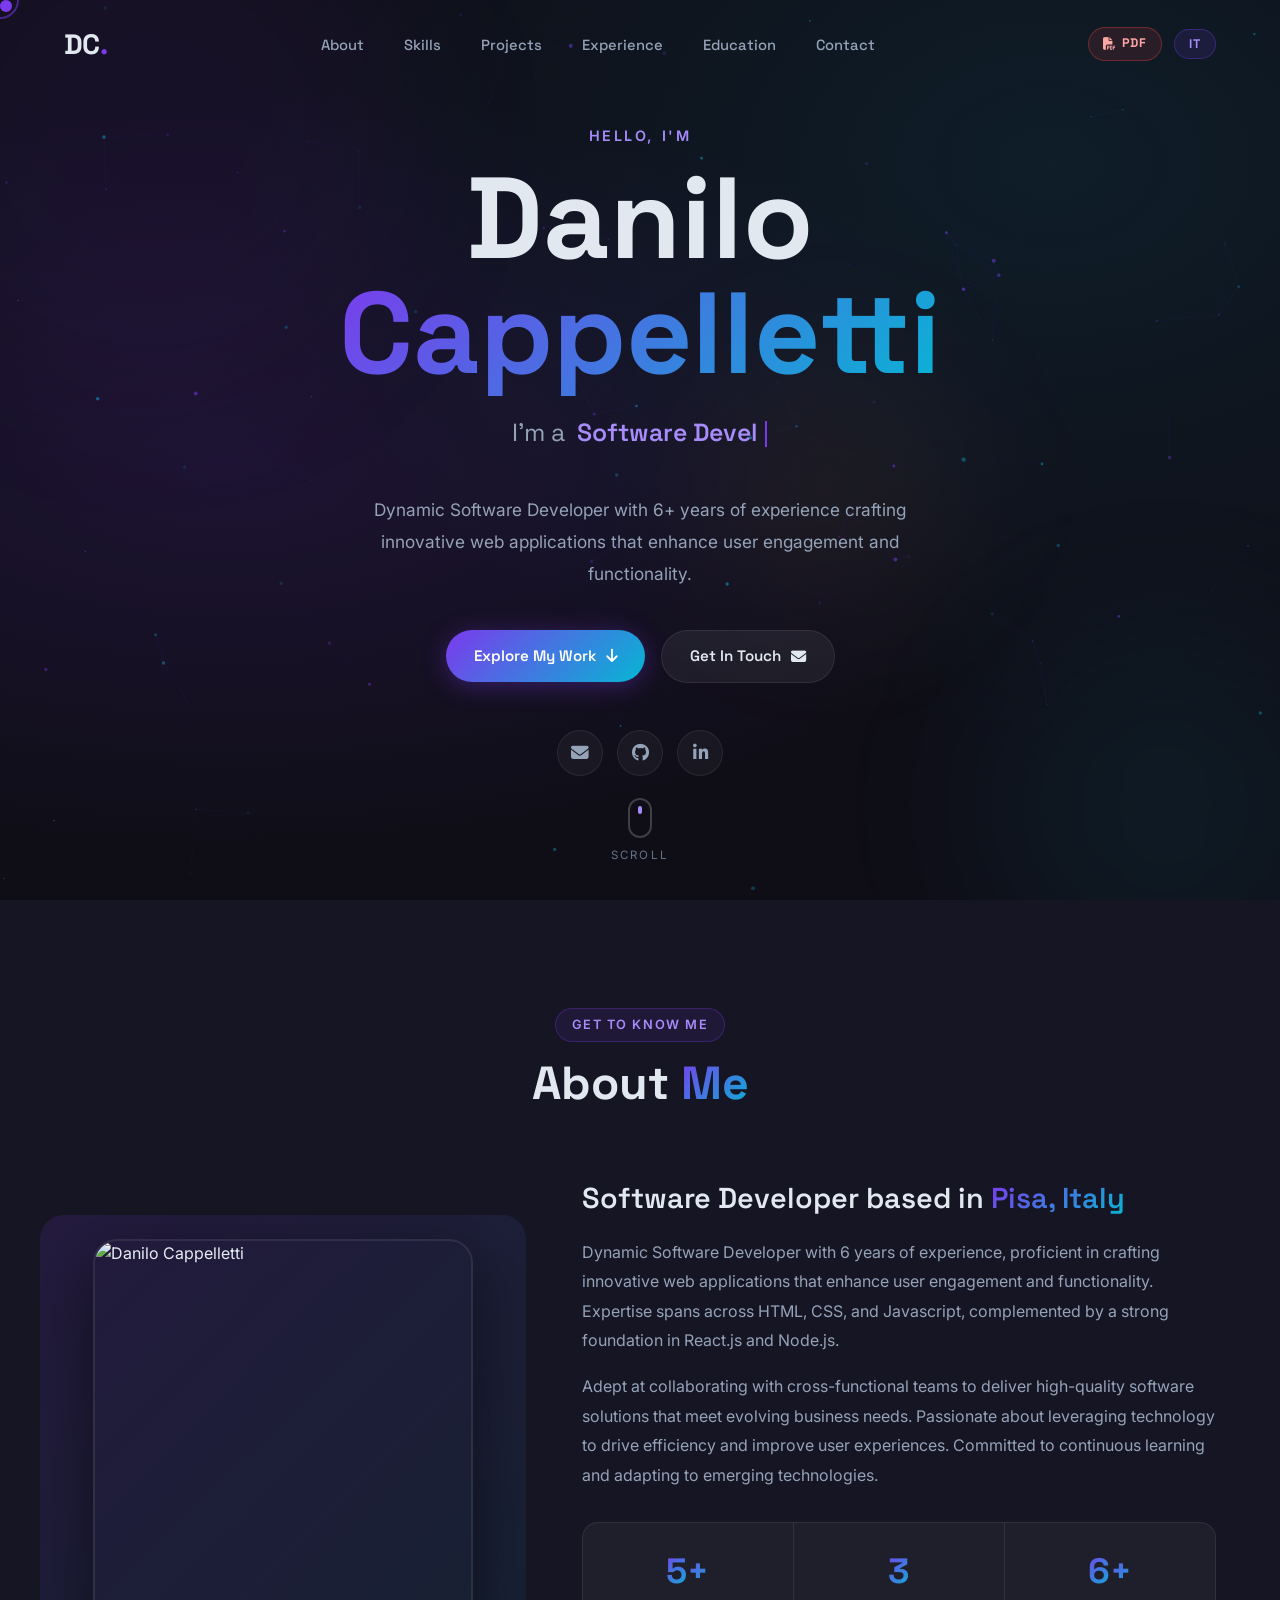
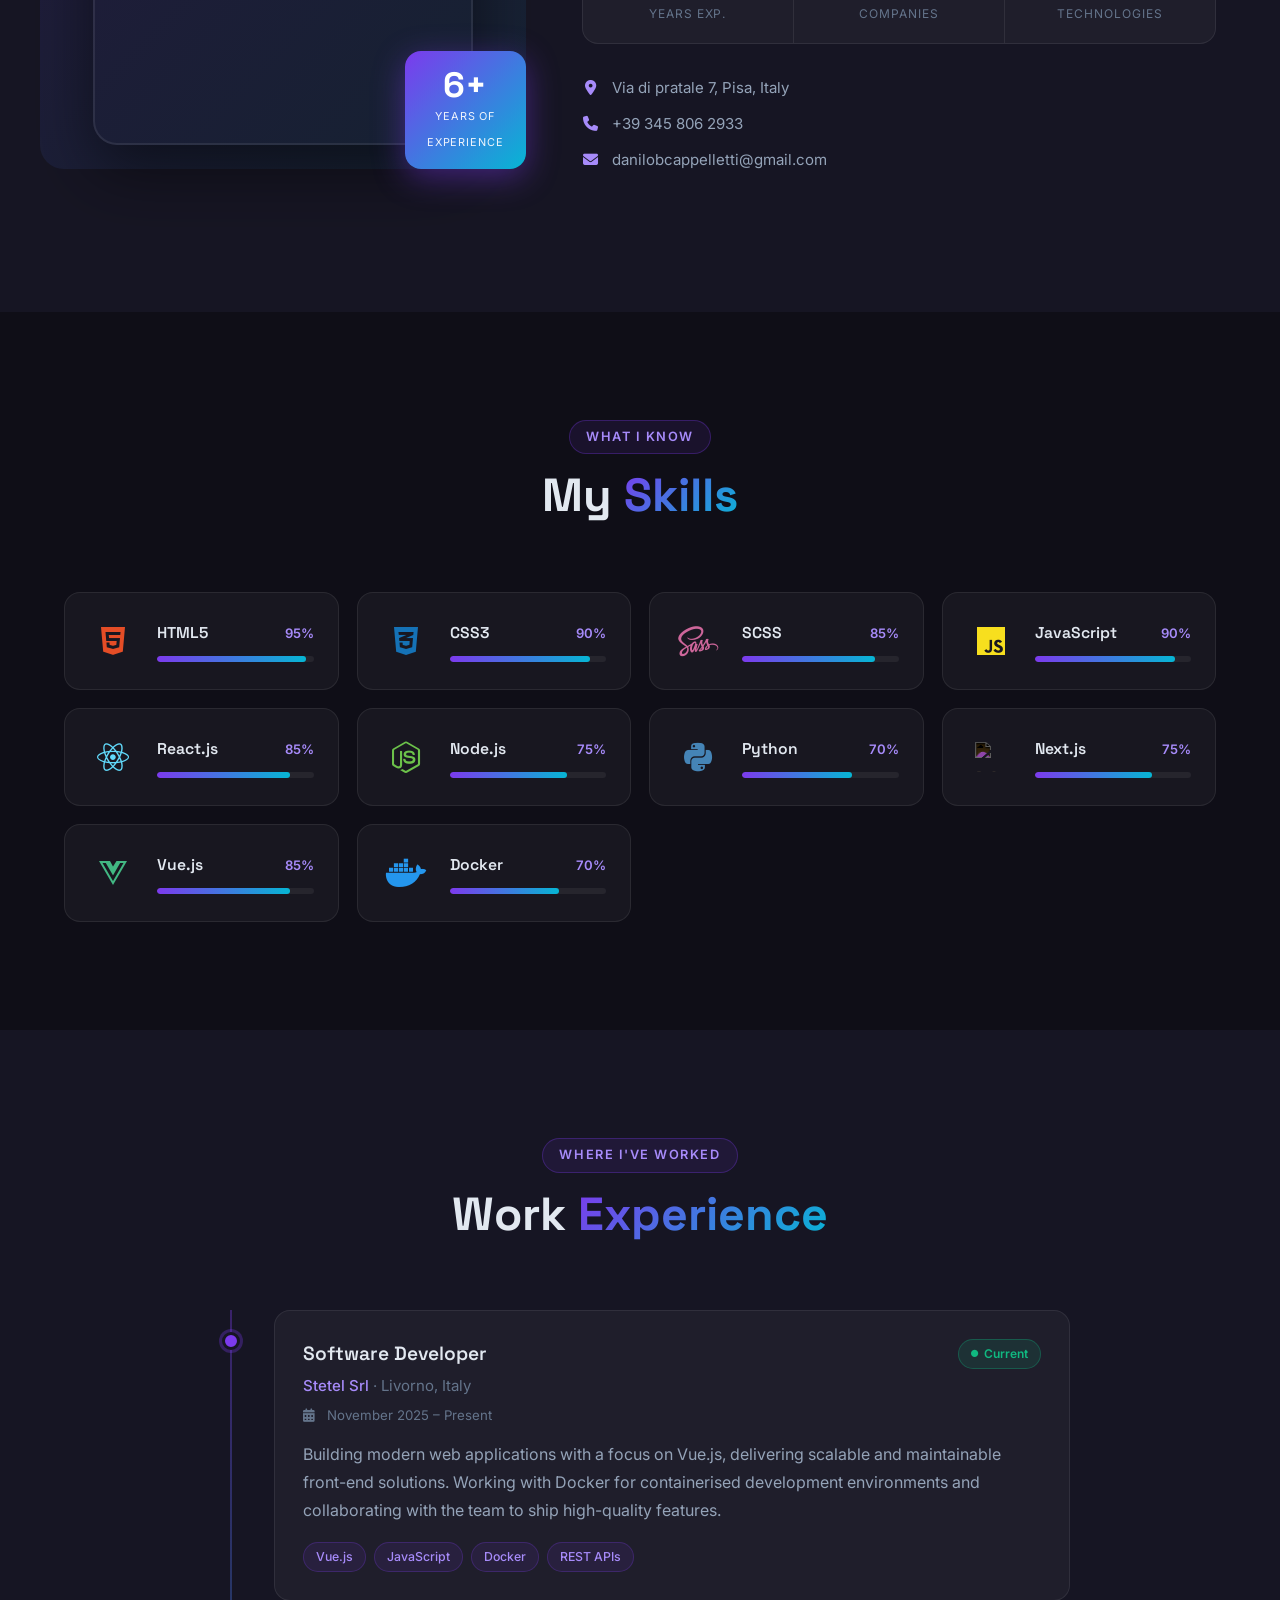
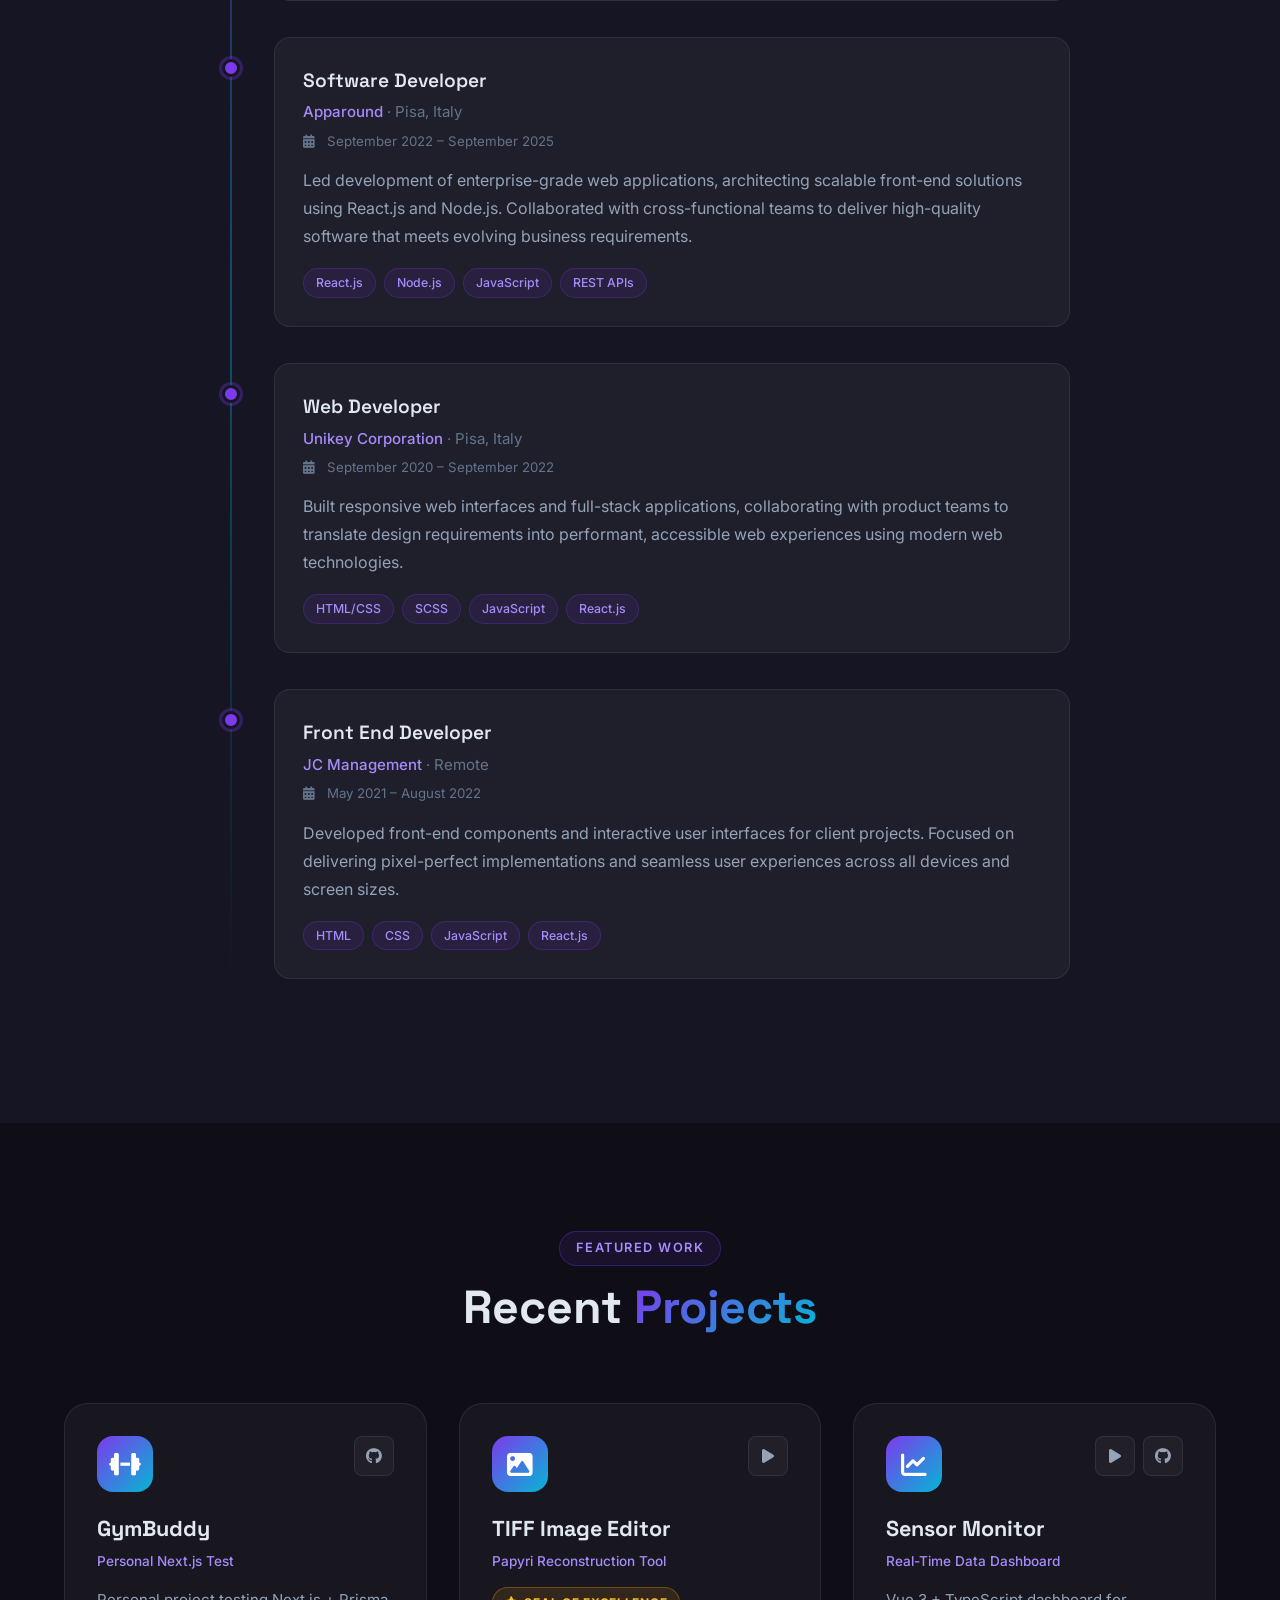
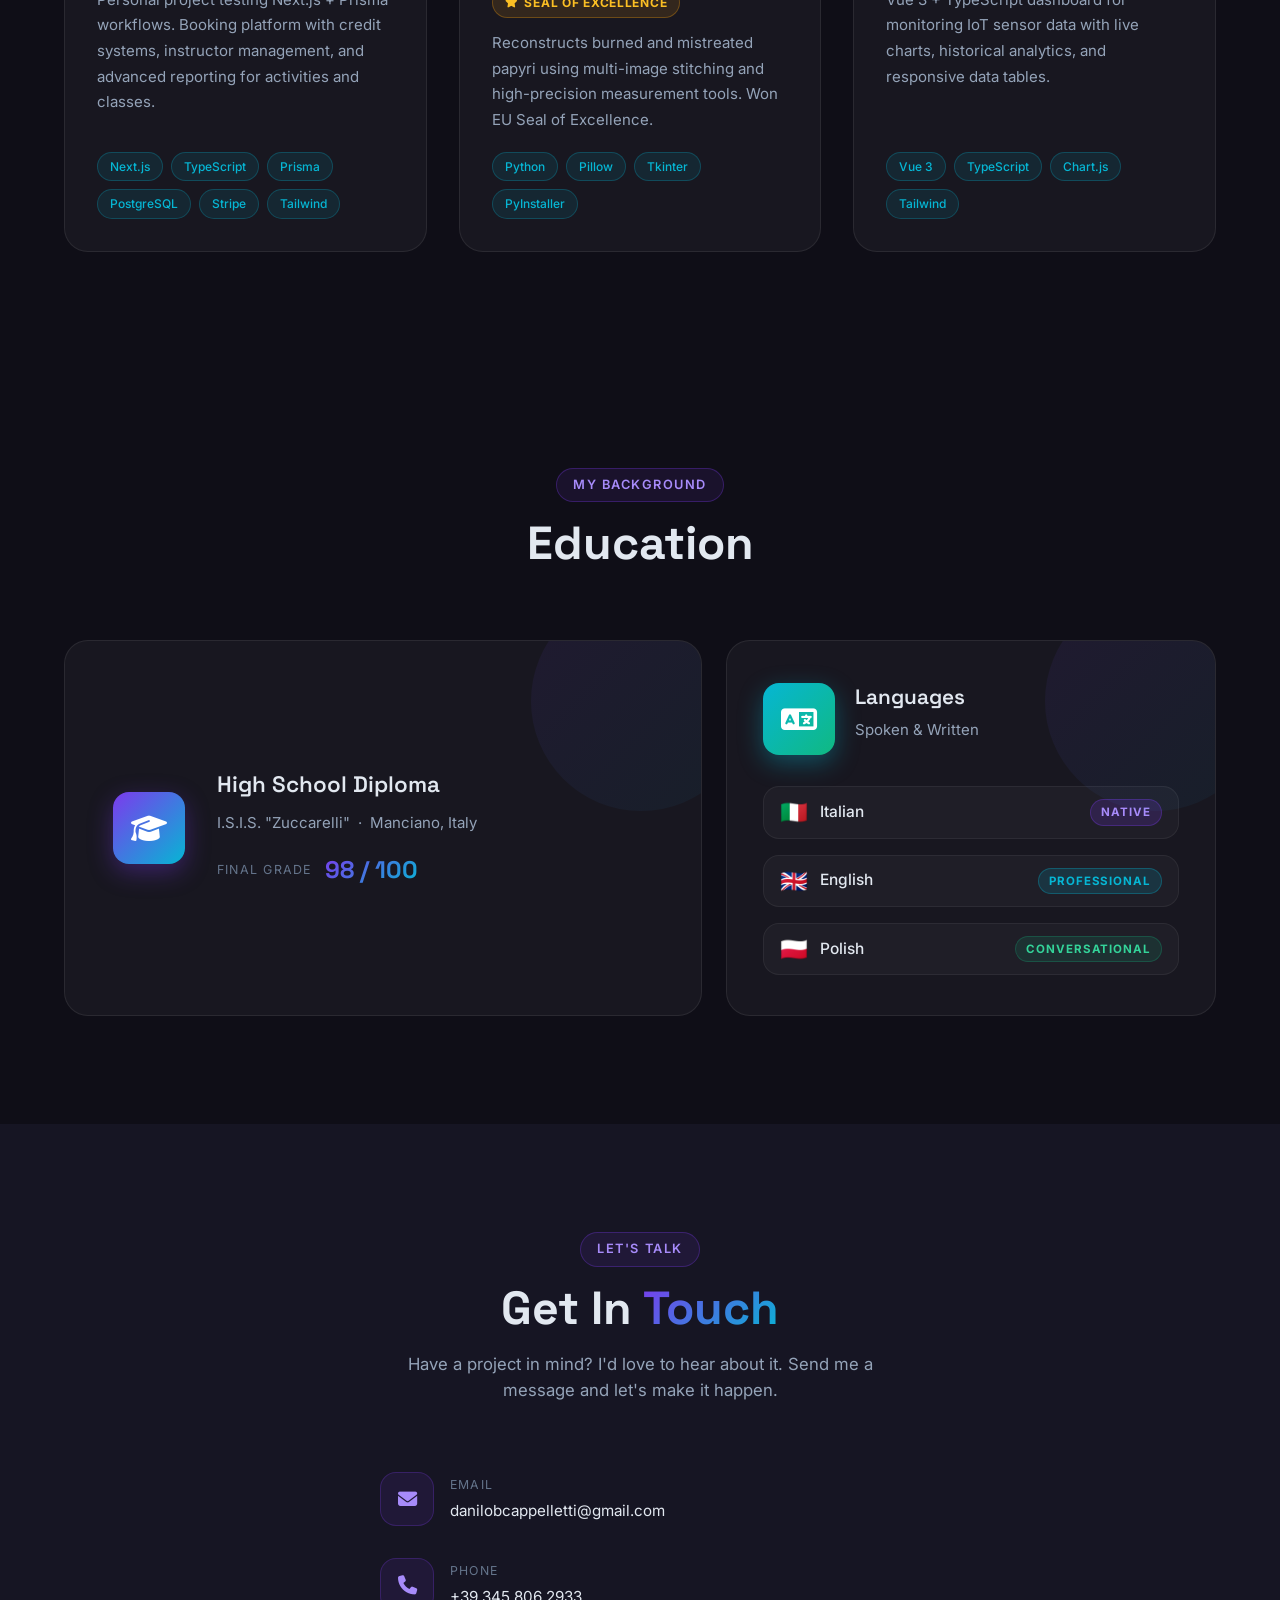
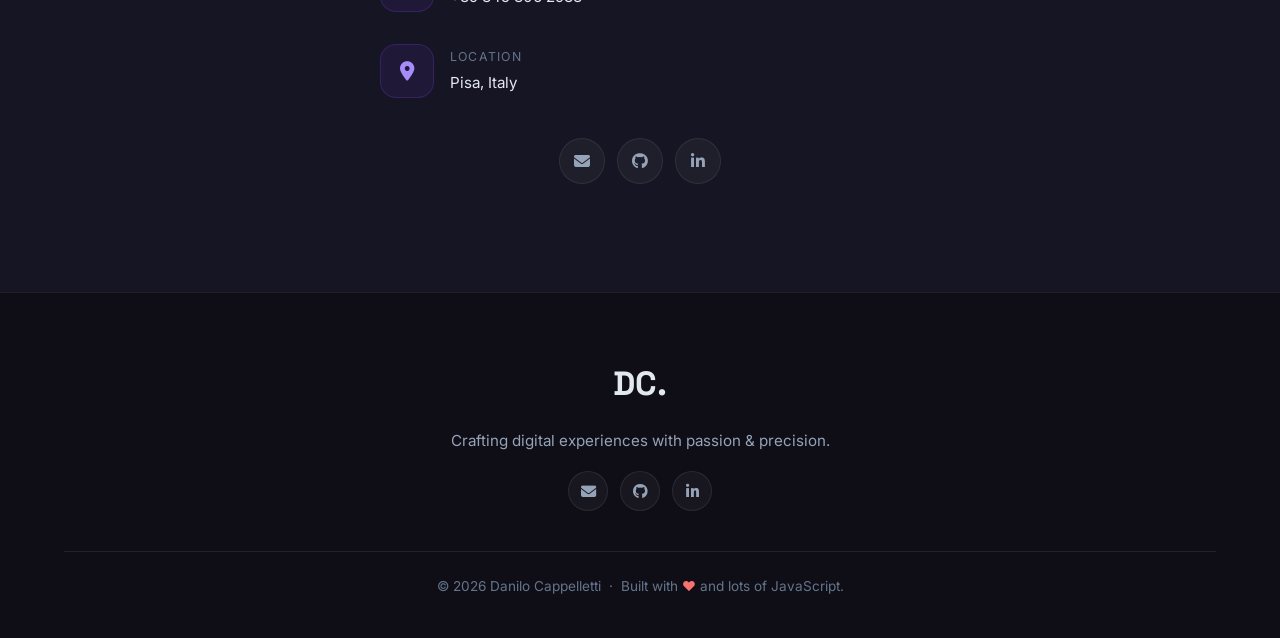
==== commit 12249253: "feat: translation to projects section" ====
--- a/index.html
+++ b/index.html
@@ -418,8 +418,8 @@
             </div>
           </div>
           <h3 class="project-name">GymBuddy</h3>
-          <p class="project-subtitle">Personal Next.js Test</p>
-          <p class="project-description">Personal project testing Next.js + Prisma workflows. Booking platform with credit systems, instructor management, and advanced reporting for activities and classes.</p>
+          <p class="project-subtitle" data-i18n="projects-gymbuddy-subtitle">Personal Next.js Test</p>
+          <p class="project-description" data-i18n="projects-gymbuddy-desc">Personal project testing Next.js + Prisma workflows. Booking platform with credit systems, instructor management, and advanced reporting for activities and classes.</p>
           <div class="project-tech">
             <span class="tech-tag">Next.js</span>
             <span class="tech-tag">TypeScript</span>
@@ -440,12 +440,12 @@
           </div>
           <div style="margin-bottom:12px;">
             <h3 class="project-name">TIFF Image Editor</h3>
-            <p class="project-subtitle">Papyri Reconstruction Tool</p>
+            <p class="project-subtitle" data-i18n="projects-tiff-subtitle">Papyri Reconstruction Tool</p>
             <a href="https://research-and-innovation.ec.europa.eu/funding/funding-opportunities/seal-excellence_en" target="_blank" rel="noopener noreferrer" class="award-badge">
-              <i class="fas fa-star"></i> Seal of Excellence
+              <i class="fas fa-star"></i> <span data-i18n="projects-award">Seal of Excellence</span>
             </a>
           </div>
-          <p class="project-description">Reconstructs burned and mistreated papyri using multi-image stitching and high-precision measurement tools. Won EU Seal of Excellence.</p>
+          <p class="project-description" data-i18n="projects-tiff-desc">Reconstructs burned and mistreated papyri using multi-image stitching and high-precision measurement tools. Won EU Seal of Excellence.</p>
           <div class="project-tech">
             <span class="tech-tag">Python</span>
             <span class="tech-tag">Pillow</span>
@@ -460,12 +460,12 @@
             <div class="project-icon"><i class="fas fa-chart-line"></i></div>
             <div class="project-links">
               <a href="sensor-demo.html" class="project-link" target="_blank" rel="noopener noreferrer" aria-label="View Demo"><i class="fas fa-play"></i></a>
-              <a href="https://github.com/danilocappelletti/sensor-monitor" class="project-link" target="_blank" rel="noopener noreferrer" aria-label="GitHub"><i class="fab fa-github"></i></a>
+              <a href="https://github.com/danilocappelletti/moveSolutions_challenge" class="project-link" target="_blank" rel="noopener noreferrer" aria-label="GitHub"><i class="fab fa-github"></i></a>
             </div>
           </div>
           <h3 class="project-name">Sensor Monitor</h3>
-          <p class="project-subtitle">Real-Time Data Dashboard</p>
-          <p class="project-description">Vue 3 + TypeScript dashboard for monitoring IoT sensor data with live charts, historical analytics, and responsive data tables.</p>
+          <p class="project-subtitle" data-i18n="projects-sensor-subtitle">Real-Time Data Dashboard</p>
+          <p class="project-description" data-i18n="projects-sensor-desc">Vue 3 + TypeScript dashboard for monitoring IoT sensor data with live charts, historical analytics, and responsive data tables.</p>
           <div class="project-tech">
             <span class="tech-tag">Vue 3</span>
             <span class="tech-tag">TypeScript</span>
